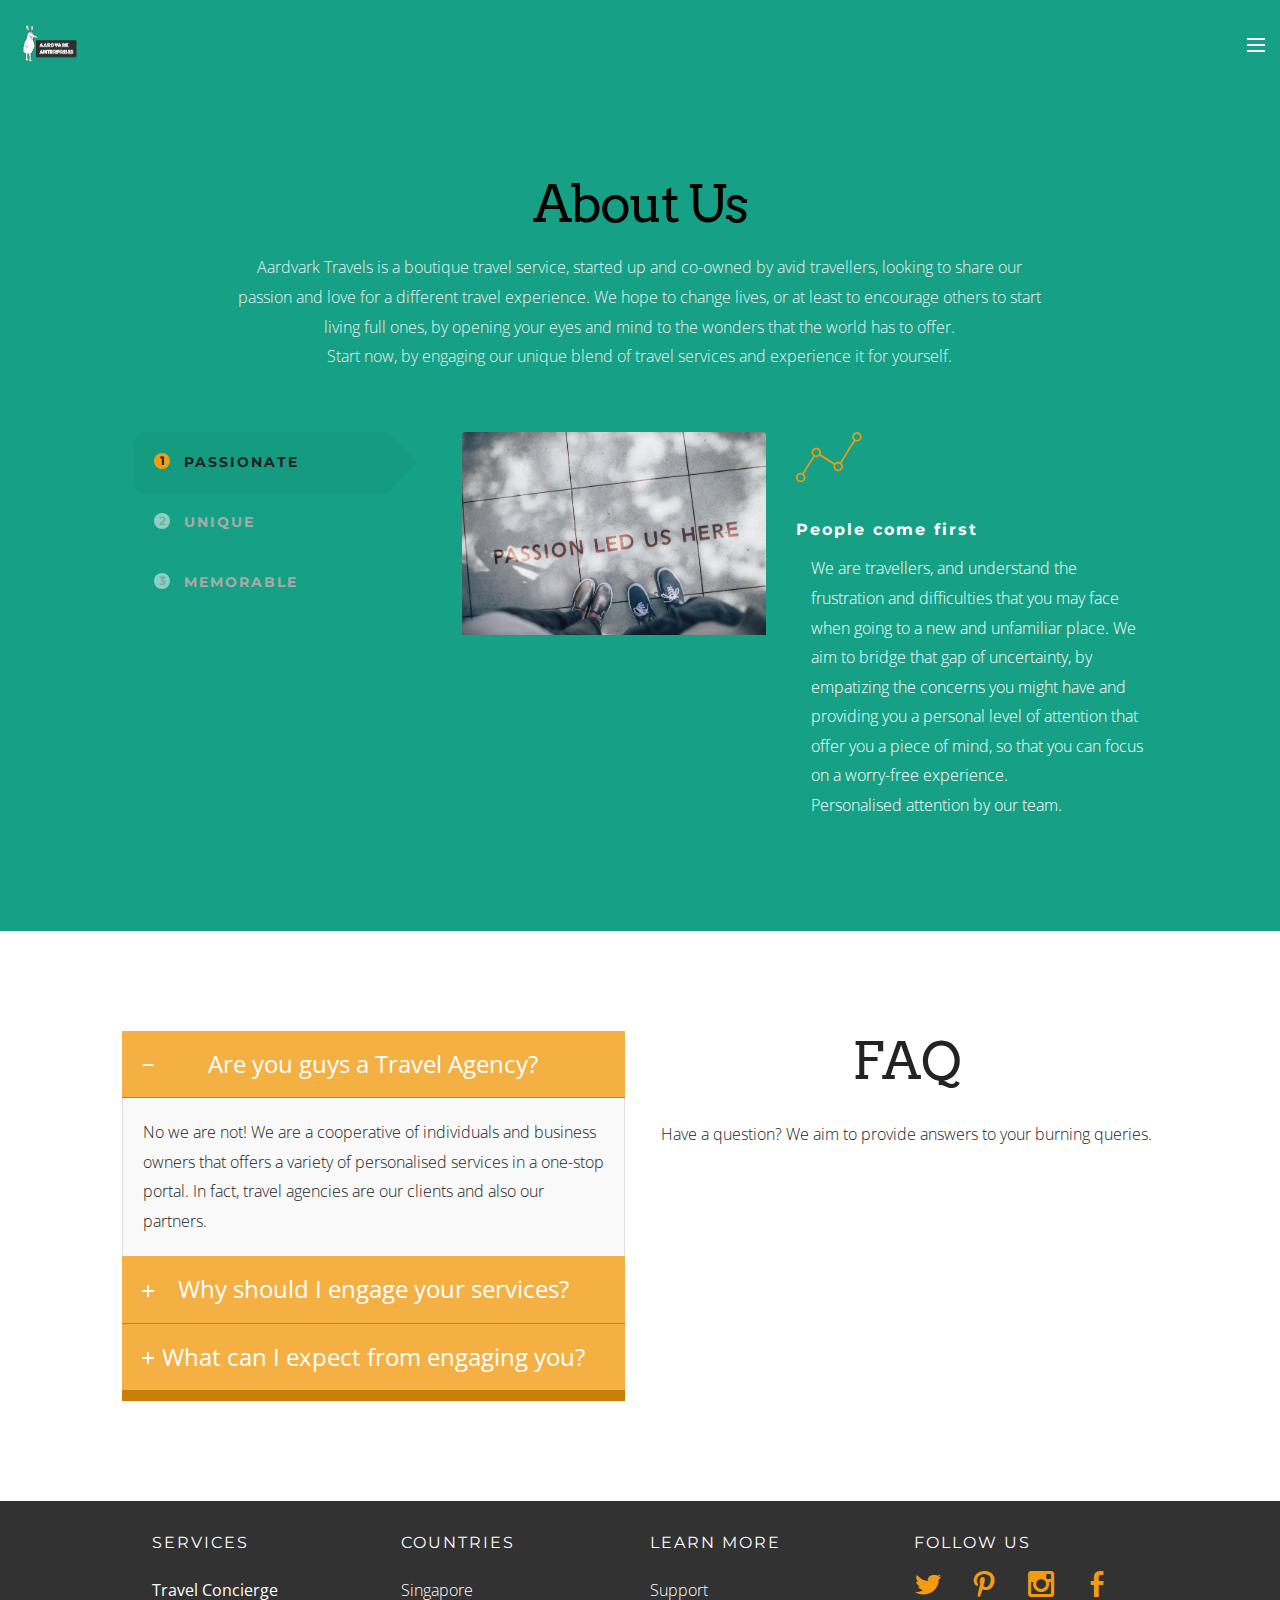
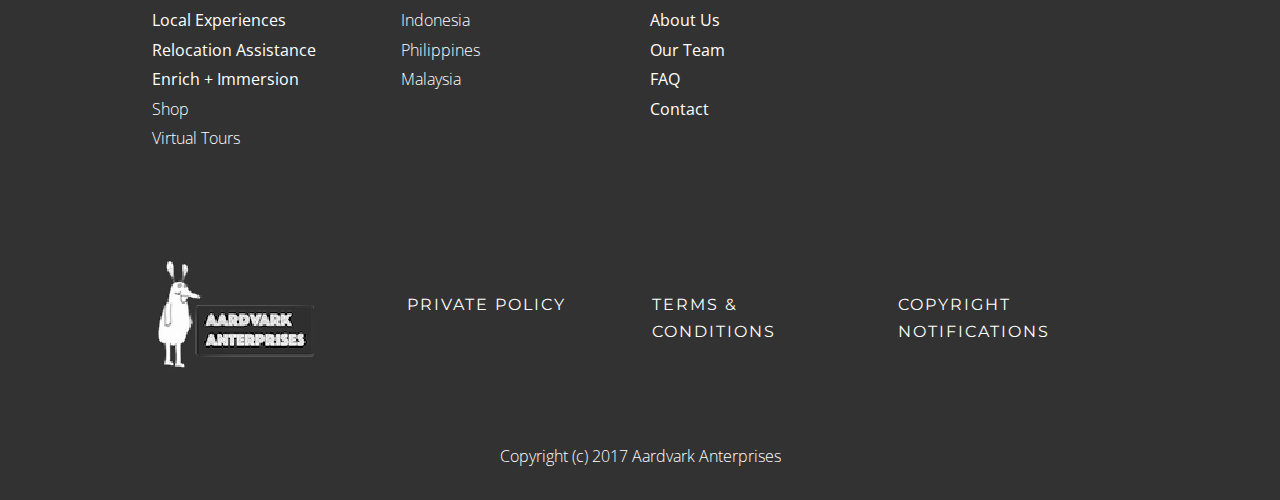
==== about.html @ b9721276 "For Editing" ====
<!DOCTYPE html>
<html>
<head>
  <!-- Site made with Mobirise Website Builder v3.12.1, https://mobirise.com -->
  <meta charset="UTF-8">
  <meta http-equiv="X-UA-Compatible" content="IE=edge">
  <meta name="generator" content="Mobirise v3.12.1, mobirise.com">
  <meta name="viewport" content="width=device-width, initial-scale=1">
  <link rel="shortcut icon" href="assets/images/aardvark-anterprises-logo-banner-320x180-181x128.png" type="image/x-icon">
  <meta name="description" content="">
  <title>About</title>
  <link rel="stylesheet" href="https://fonts.googleapis.com/css?family=Arvo:400,400i,700,700i">
  <link rel="stylesheet" href="https://fonts.googleapis.com/css?family=Montserrat:400,700">
  <link rel="stylesheet" href="https://fonts.googleapis.com/css?family=Open+Sans:400,400i,700,700i">
  <link rel="stylesheet" href="assets/et-line-font-plugin/style.css">
  <link rel="stylesheet" href="assets/bootstrap-material-design-font/css/material.css">
  <link rel="stylesheet" href="assets/web/assets/mobirise-icons/mobirise-icons.css">
  <link rel="stylesheet" href="assets/tether/tether.min.css">
  <link rel="stylesheet" href="assets/bootstrap/css/bootstrap.min.css">
  <link rel="stylesheet" href="assets/socicon/css/socicon.min.css">
  <link rel="stylesheet" href="assets/colorm-icons/style.css">
  <link rel="stylesheet" href="assets/animate.css/animate.min.css">
  <link rel="stylesheet" href="assets/dropdown/css/style.css">
  <link rel="stylesheet" href="assets/theme/css/style.css">
  <link rel="stylesheet" href="assets/mobirise/css/mbr-additional.css" type="text/css">
  
  
  
</head>
<body>
<section class="menu1" id="menu-i">

    <nav class="navbar navbar-dropdown bg-color transparent navbar-fixed-top">
        <div class="container-fluid">

            <div class="mbr-table">
                <div class="mbr-table-cell">

                    <div class="navbar-brand">
                        <a href="www.aardvarkants.com" target="_blank" class="navbar-logo"><img src="assets/images/aardvark-anterprises-logo-banner-320x180-181x128.png" alt="Mobirise"></a>
                        
                    </div>

                </div>
                <div class="mbr-table-cell">

                    <button class="navbar-toggler pull-xs-right" type="button" data-toggle="collapse" data-target="#exCollapsingNavbar">
                        <span class="hamburger-icon"></span>
                    </button>

                    <ul class="nav-dropdown collapse pull-xs-right nav navbar-nav navbar-toggleable-xl" id="exCollapsingNavbar"><li class="nav-item"><a class="nav-link link" href="index.html">HOME</a></li><li class="nav-item dropdown"><a class="nav-link link" href="about.html" aria-expanded="true">ABOUT</a></li><li class="nav-item dropdown"><a class="nav-link link dropdown-toggle" href="https://mobirise.com/" aria-expanded="false" data-toggle="dropdown-submenu">SERVICES</a><div class="dropdown-menu"><div class="dropdown"><a class="dropdown-item dropdown-toggle" href="travel-concierge" data-toggle="dropdown-submenu" aria-expanded="false"><span class="mbri-rocket mbr-iconfont mbr-iconfont-btn"></span>Travel Concierge</a><div class="dropdown-menu dropdown-submenu"><a class="dropdown-item" href="#"><p>&nbsp;&nbsp;&nbsp;&nbsp;&nbsp;&nbsp;&nbsp;&nbsp;Itinerary Planning</p></a></div></div><a class="dropdown-item" href="local-experiences.html"><span class="mbri-smile-face mbr-iconfont mbr-iconfont-btn"></span>Local Experiences</a><a class="dropdown-item" href="#"><span class="mbri-delivery mbr-iconfont mbr-iconfont-btn"></span>Relocation Assistance</a><a class="dropdown-item" href="enrich.html"><span class="mbri-idea mbr-iconfont mbr-iconfont-btn"></span>Enrich + Immersion&nbsp;</a><a class="dropdown-item" href="#"><span class="mbri-cart-add mbr-iconfont mbr-iconfont-btn"></span>Shop</a><a class="dropdown-item" href="#"><span class="mbri-globe mbr-iconfont mbr-iconfont-btn"></span>Virtual Tours</a></div></li><li class="nav-item dropdown"><a class="nav-link link dropdown-toggle" href="https://mobirise.com/" aria-expanded="false" data-toggle="dropdown-submenu">COUNTRIES</a><div class="dropdown-menu"><a class="dropdown-item" href="#" aria-expanded="false">Singapore</a><a class="dropdown-item" href="#" aria-expanded="false">Philippines</a><a class="dropdown-item" href="#" aria-expanded="false">Indonesia</a></div></li><li class="nav-item dropdown open"><a class="nav-link link dropdown-toggle" href="https://mobirise.com/" aria-expanded="true" data-toggle="dropdown-submenu">THE SOCIAL SPACES</a><div class="dropdown-menu"><a class="dropdown-item" href="potongpasir.socialspac.es" target="_blank">Potong Pasir, SG<br></a><a class="dropdown-item" href="dasma.socialspac.es" target="_blank">Dasmarinas, PH<br></a><a class="dropdown-item" href="bintaro.socialspac.es" target="_blank">Bintaro, ID</a></div></li><li class="nav-item"><a class="nav-link link" href="about.html">HELP</a></li></ul>
                    <button hidden="" class="navbar-toggler navbar-close" type="button" data-toggle="collapse" data-target="#exCollapsingNavbar">
                        <span class="close-icon"></span>
                    </button>

                </div>
            </div>

        </div>
    </nav>

</section>

<section class="mbr-section--bg-adapted mbr-section-full mbr-section--relative header9 mbr-after-navbar" id="header9-k" style="background-color: rgb(22, 160, 133);">
    
    <div class="mbr-table-cell mbr-table-cell-vertical-middle elements-content position-relative">
        <div class="container-fluid">
            <div class="row">
                <div class="col-xs-12 col-lg-8 col-lg-offset-2 text-xs-center">

                    <h1 class="mbr-section-title display-1"><br>About Us</h1>

                    <p class="mbr-section-text lead header-text">Aardvark Travels is a boutique travel service, started up and co-owned by avid travellers, looking to share our passion and love for a different travel experience. We hope to change lives, or at least to encourage others to start living full ones, by opening your eyes and mind to the wonders that the world has to offer. <br>Start now, by engaging our unique blend of travel services and experience it for yourself.</p>

                </div>
            </div>

            <div class="row">
                <div class="col-xs-12 col-sm-4 col-lg-3 col-lg-offset-1">

                    <div class="clearfix"></div>
                    
                    <ul class="nav nav-tabs" role="tablist"><li class="nav-item" style="display: block;"><a class="nav-link active" role="tab" data-toggle="tab" href="#tab1header9-k" aria-expanded="false">Passionate</a></li><li class="nav-item" style="display: block;"><a class="nav-link" role="tab" data-toggle="tab" href="#tab2header9-k" aria-expanded="true">Unique</a></li><li class="nav-item" style="display: block;"><a class="nav-link" role="tab" data-toggle="tab" href="#tab3header9-k" aria-expanded="false">Memorable</a></li><li class="nav-item" style="display: none;"><a class="nav-link" role="tab" data-toggle="tab" href="#tab4header9-k">Awesome</a></li><li class="nav-item" style="display: none;"><a class="nav-link" role="tab" data-toggle="tab" href="#tab5header9-k">Amazing</a></li><li class="nav-item" style="display: none;"><a class="nav-link" role="tab" data-toggle="tab" href="#tab6header9-k">Beautiful</a></li></ul>

                </div>

                <div class="col-xs-12 col-sm-8 col-lg-8">
                    <div class="tab-content noScroll">

                        <div id="tab1header9-k" class="tab-pane in active text-xs-center text-lg-left" role="tabpanel">

                            <div class="row">
                                <div class="col-xs-12 col-lg-5">
                                    <div class="mbr-figure"><img src="assets/images/mbr-1618x1080.jpg" class="card-img-top"></div>
                                </div>
                                <div class="col-xs-12 col-lg-6">
                                    <div>
                                        <div class="mbr-figure icon-block"><a href="https://mobirise.com" class="etl-icon icon-linegraph mbr-iconfont mbr-iconfont-header5" style="color: rgb(243, 156, 18);"></a></div>
                                    </div>
                                    <div>
                                        <p class="mbr-section-subtitle lead description-title">People come first</p>
                                        <div class="row">
                                            <div class="col-md-12">
                                                <p class="mbr-section-text lead">We are travellers, and understand the frustration and difficulties that you may face when going to a new and unfamiliar place. We aim to bridge that gap of uncertainty, by empatizing the concerns you might have and providing you a personal level of attention that offer you a piece of mind, so that you can focus on a worry-free experience.<br>Personalised attention by our team.</p>
                                            </div>
                                        </div>
                                    </div>
                                </div>
                            </div>

                        </div>

                        <div id="tab2header9-k" class="tab-pane text-xs-center text-lg-left" role="tabpanel">

                            <div class="row">
                                <div class="col-xs-12 col-lg-5">
                                    <div class="mbr-figure"><img src="assets/images/mbr-1620x1080.jpg" class="card-img-top"></div>
                                </div>
                                <div class="col-xs-12 col-lg-6">
                                    <div>
                                        <div class="mbr-figure icon-block"><a href="https://mobirise.com" class="etl-icon icon-attachment mbr-iconfont mbr-iconfont-header5" style="color: rgb(243, 156, 18);"></a></div>
                                    </div>
                                    <div>
                                        <p class="mbr-section-subtitle lead description-title">One-of-a kind Travel Experience</p>
                                        <div class="row">
                                            <div class="col-md-12">
                                                <p class="mbr-section-text lead">The explorer and adventurer in us crave for new and exciting adventures. Stick with us, we will show you places and do things together to give the experience you never know existed!<br>See our experiences.</p>
                                            </div>
                                        </div>
                                    </div>
                                </div>
                            </div>

                        </div>
                        
                        <div id="tab3header9-k" class="tab-pane text-xs-center text-lg-left" role="tabpanel">

                            <div class="row">
                                <div class="col-xs-12 col-lg-5">
                                    <div class="mbr-figure"><img src="assets/images/mbr-1440x1080.jpg" class="card-img-top"></div>
                                </div>
                                <div class="col-xs-12 col-lg-6">
                                    <div>
                                        <div class="mbr-figure icon-block"><a href="https://mobirise.com" class="etl-icon icon-paperclip mbr-iconfont mbr-iconfont-header5" style="color: rgb(243, 156, 18);"></a></div>
                                    </div>
                                    <div>
                                        <p class="mbr-section-subtitle lead description-title">Experiences that you will not forget</p>
                                        <div class="row">
                                            <div class="col-md-12">
                                                <p class="mbr-section-text lead">Choose from the large selection of pre-made trips, or let us custom design a trip specially for you. Regardless , we aim to please, and give you a memory that you will cherish and remember for a long time to come!&nbsp;<br>See Travel scrapbooks and photo-journal services</p>
                                            </div>
                                        </div>
                                    </div>
                                </div>
                            </div>

                        </div>

                        <div id="tab4header9-k" class="tab-pane text-xs-center text-lg-left" role="tabpanel">

                            <div class="row">
                                <div class="col-xs-12 col-lg-5">
                                    <div class="mbr-figure"><img src="assets/images/nb4.png" class="card-img-top"></div>
                                </div>
                                <div class="col-xs-12 col-lg-6">
                                    <div>
                                        <div class="mbr-figure icon-block"><a href="https://mobirise.com" class="etl-icon icon-upload mbr-iconfont mbr-iconfont-header5" style="color: rgb(243, 156, 18);"></a></div>
                                    </div>
                                    <div>
                                        <p class="mbr-section-subtitle lead description-title">HOST ANYWHERE</p>
                                        <div class="row">
                                            <div class="col-md-12">
                                                <p class="mbr-section-text lead">Publish your website to a local drive, FTP or host on Amazon S3, Google Drive, Github. Don't limit yourself to just one platform or service provider. Lorem ipsum dolor sit amet, consectetur adipisicing elit. Laboriosam, nisi, ea. Excepturi dolores, laborum ipsum soluta aliquid, ullam repellat ratione iste harum voluptatem? Alias id blanditiis, sequi possimus dolorem dolorum.</p>
                                            </div>
                                        </div>
                                    </div>
                                </div>
                            </div>

                        </div>

                        <div id="tab5header9-k" class="tab-pane text-xs-center text-lg-left" role="tabpanel">

                            <div class="row">
                                <div class="col-xs-12 col-lg-5">
                                    <div class="mbr-figure"><img src="assets/images/nb5.png" class="card-img-top"></div>
                                </div>
                                <div class="col-xs-12 col-lg-6">
                                    <div>
                                        <div class="mbr-figure icon-block"><a href="https://mobirise.com" class="etl-icon icon-genius mbr-iconfont mbr-iconfont-header5" style="color: rgb(243, 156, 18);"></a></div>
                                    </div>
                                    <div>
                                        <p class="mbr-section-subtitle lead description-title">IMAGE/CONTENT SLIDER</p>
                                        <div class="row">
                                            <div class="col-md-12">
                                                <p class="mbr-section-text lead">Create a responsive, touch-swipe slideshow with <a href="http://mobirise.com">Mobirise bootstrap slider</a>. Add images, text, buttons to slides, set autoplay, full-screen, full-width or boxed layout. Lorem ipsum dolor sit amet, consectetur adipisicing elit. Unde sunt, illo quo ipsa. Laboriosam voluptatem sunt nisi velit incidunt labore, sapiente pariatur ipsam fugiat doloremque asperiores eos ipsum, eveniet cum.</p>
                                            </div>
                                        </div>
                                    </div>
                                </div>
                            </div>

                        </div>

                        <div id="tab6header9-k" class="tab-pane text-xs-center text-lg-left" role="tabpanel">

                            <div class="row">
                                <div class="col-xs-12 col-lg-5">
                                    <div class="mbr-figure"><img src="assets/images/nb6.png" class="card-img-top"></div>
                                </div>
                                <div class="col-xs-12 col-lg-6">
                                    <div>
                                        <div class="mbr-figure icon-block"><a href="https://mobirise.com" class="etl-icon icon-global mbr-iconfont mbr-iconfont-header5" style="color: rgb(243, 156, 18);"></a></div>
                                    </div>
                                    <div>
                                        <p class="mbr-section-subtitle lead description-title">CONTACT FORMS</p>
                                        <div class="row">
                                            <div class="col-md-12">
                                                <p class="mbr-section-text lead">Easily add subscribe and contact forms without any server-side integration. Just link your email to form and get submissions instantly. Lorem ipsum dolor sit amet, consectetur adipisicing elit. Accusantium id perspiciatis, sint odit error animi veniam omnis cupiditate distinctio, a quidem deleniti laborum maiores optio laudantium earum vel! Sint, rerum.</p>
                                            </div>
                                        </div>
                                    </div>
                                </div>
                            </div>

                        </div>

                    </div>
                </div>

            </div>

        </div>
    </div>

</section>

<section class="mbr-section accordion" id="accordion3-10" style="background-color: rgb(255, 255, 255); padding-top: 100px; padding-bottom: 100px;">

    
        <div class="container-fluid">
            <div class="row">
                
                <div class="col-xs-12 col-lg-5 col-lg-offset-1">
                    <div id="accordion3-10" class="panel-group accordionStyles accordion" role="tablist" aria-multiselectable="true">
                      <div class="accordion-group">
                        <div class="panel panel-default" style="display: block;">
                            <div class="panel-heading" role="tab" id="headingOne">
                                <span class="signSpan pseudoMinus"></span>
                                <h4 class="panel-title display-6"><a role="button" class="" data-toggle="collapse" data-parent="#accordion3-10" data-core="" href="#collapseOneaccordion3-10" aria-expanded="true" aria-controls="collapseOne"><span class="sign"></span>Are you guys a Travel Agency?</a></h4>
                            </div>
                            <div id="collapseOneaccordion3-10" class="panel-collapse noScroll collapse in" role="tabpanel" aria-labelledby="headingOne">
                                <div class="panel-body lead"><p>No we are not! We are a cooperative of individuals and business owners that offers a variety of personalised services in a one-stop portal. In fact, travel agencies are our clients and also our partners.</p></div>
                            </div>
                        </div>
                        <div class="panel panel-default" style="display: block;">
                            <div class="panel-heading" role="tab" id="headingTwo">
                                <span class="signSpan pseudoPlus"></span>
                                <h4 class="panel-title display-6"><a role="button" class="" data-toggle="collapse" data-parent="#accordion3-10" data-core="" href="#collapseTwoaccordion3-10" aria-expanded="true" aria-controls="collapseTwo">Why should I engage your services?</a></h4>
                            </div>
                            <div id="collapseTwoaccordion3-10" class="panel-collapse noScroll collapse" role="tabpanel" aria-labelledby="headingTwo">
                                <div class="panel-body lead"><p>You can see from our referrals and past clients of what we can do for you! Of course what we offer is not for everybody. If you are interested in a whole new travel approach, and want to join the growing/trending people who travel like us, then try it! You might be hooked! If you don't enjoy it, nothing lost! Every experience is a good one!</p></div>
                            </div>
                        </div>
                        <div class="panel panel-default" style="display: block;">
                            <div class="panel-heading" role="tab" id="headingThree">
                                <span class="signSpan pseudoPlus"></span>
                                <h4 class="panel-title display-6"><a role="button" class="collapsed" data-toggle="collapse" data-parent="#accordion3-10" data-core="" href="#collapseThreeaccordion3-10" aria-expanded="false" aria-controls="collapseThree">What can I expect from engaging you?</a></h4>
                            </div>
                            <div id="collapseThreeaccordion3-10" class="panel-collapse noScroll collapse" role="tabpanel" aria-labelledby="headingThree">
                                <div class="panel-body lead"><p>Key differences from traditional travel Agencies:<br>* Customisable and extremely<strong> personalised</strong> service<br>* Unique and "<strong>out-the-box" travel</strong> Experience<br>* Our Travel specialists are focused on the <strong>best possible solutions</strong> for you&nbsp;<br></p></div>
                            </div>
                        </div>
                        
                        
                        
                      </div>    
                    </div>
                </div>

                <div class="col-xs-12 col-lg-5">                    
                    <div class="section-head text-center space30">
                        <h1 class="mbr-section-title display-4">FAQ</h1>
                        <p class="mbr-section-text lead">Have a question? We aim to provide answers to your burning queries.</p>
                        <div class="clearfix"></div>
                    </div>
                </div>
                
            </div>
        </div>
</section>

<footer class="mbr-small-footer mbr-section mbr-section-nopadding footer1" id="footer3-j" style="background-color: rgb(50, 50, 50); padding-top: 1.75rem; padding-bottom: 1.75rem;">
    
    <div class="container-fluid">
    	<div class="row">
    		<div class="col-xs-12 col-lg-10 col-lg-offset-1">
    			<div class="footer-list col-xs-12 col-lg-9">
    				<div class="col-xs-12 col-md-4 text-xs-center text-md-left">
                        <p class="mbr-section-subtitle display-3">Services</p>
                        <p class="mbr-section-text lead"><a href="travel-concierge">Travel Concierge</a></p>
                        <p class="mbr-section-text lead"><a href="local-experiences.html">Local Experiences</a></p>
                        <p class="mbr-section-text lead"><a href="relocation.html">Relocation Assistance</a></p>
                        <p class="mbr-section-text lead"><a href="enrich.html">Enrich + Immersion</a>&nbsp;</p>
                        <p class="mbr-section-text lead">Shop<br>Virtual Tours</p>
                    </div>
                    <div class="col-xs-12 col-md-4 text-xs-center text-md-left">
                        <p class="mbr-section-subtitle display-3">Countries</p>
                        <p class="mbr-section-text lead">Singapore</p>
                        <p class="mbr-section-text lead">Indonesia</p>
                        <p class="mbr-section-text lead">Philippines</p>
                        <p class="mbr-section-text lead"></p>
                        <p class="mbr-section-text lead">Malaysia</p>
                    </div>
                    <div class="col-xs-12 col-md-4 text-xs-center text-md-left">
                        <p class="mbr-section-subtitle display-3">Learn more</p>
                        <p class="mbr-section-text lead">Support</p>
                        <p class="mbr-section-text lead"><a href="about.html">About Us</a></p>
                        <p class="mbr-section-text lead"><a href="index.html#team2-5">Our Team</a></p>
                        <p class="mbr-section-text lead"><a href="about.html#accordion3-10">FAQ</a></p>
                        <p class="mbr-section-text lead"><a href="#bottom">Contact</a></p>
                    </div>
    			</div>
    			<div class="col-xs-12 col-lg-3 text-xs-center text-lg-left">
    				<p class="mbr-section-subtitle display-3">follow us</p>
    				<div class="mbr-section-btn"><a class="btn btn-icon" href="www.twitter.com"><span class="socicon socicon-twitter mbr-iconfont mbr-iconfont-btn"></span></a><a class="btn btn-icon" href="www.pinterest.com"><span class="socicon socicon-pinterest mbr-iconfont mbr-iconfont-btn"></span></a><a class="btn btn-icon" href="www.instagram.com"><span class="socicon socicon-instagram mbr-iconfont mbr-iconfont-btn"></span></a><a class="btn btn-icon" href="www.tacebook.com"><span class="socicon socicon-facebook mbr-iconfont mbr-iconfont-btn"></span></a></div>
    			</div>
    		</div>
    	</div>
        <div class="row second-line">
        <div class="col-xs-12 col-lg-10 col-lg-offset-1">
            <div class="col-xs-12 col-lg-3 text-xs-center text-lg-left table-cell-lg table-cell-middle">
                <div class="logo"><a href="index.html"><img src="assets/images/aardvarkants-banner-145x52px-199x128.png" alt="Mobirise"></a></div>
            </div>
            <div class="col-xs-12 col-lg-9 footer-list-2 table-cell-lg table-cell-middle">
                <div class="col-xs-12 col-md-4 text-xs-center text-md-left">
                    <p class="mbr-section-subtitle display-3">Private policy</p>
                </div>
                <div class="col-xs-12 col-md-4 text-xs-center text-md-left">
                    <p class="mbr-section-subtitle display-3">Terms &amp; Conditions</p>
                </div>
                <div class="col-xs-12 col-md-4 text-xs-center text-md-left">
                    <p class="mbr-section-subtitle display-3">Copyright Notifications</p>
                </div>
            </div>
        </div>
        </div>
    </div>
    <div class="container margin-top-40">
        <p class="text-xs-center mbr-section-text lead">Copyright (c) 2017 Aardvark Anterprises</p>
    </div>
</footer>


  <script src="assets/web/assets/jquery/jquery.min.js"></script>
  <script src="assets/tether/tether.min.js"></script>
  <script src="assets/bootstrap/js/bootstrap.min.js"></script>
  <script src="assets/smooth-scroll/SmoothScroll.js"></script>
  <script src="assets/viewportChecker/jquery.viewportchecker.js"></script>
  <script src="assets/dropdown/js/script.min.js"></script>
  <script src="assets/touchSwipe/jquery.touchSwipe.min.js"></script>
  <script src="assets/theme/js/script.js"></script>
  
  
  <input name="animation" type="hidden">
  </body>
</html>
---- assets/et-line-font-plugin/style.css ----
@font-face {
	font-family: 'et-line';
	src:url('fonts/et-line.eot');
	src:url('fonts/et-line.eot?#iefix') format('embedded-opentype'),
		url('fonts/et-line.woff') format('woff'),
		url('fonts/et-line.ttf') format('truetype'),
		url('fonts/et-line.svg#et-line') format('svg');
	font-weight: normal;
	font-style: normal;
}

/* Use the following CSS code if you want to use data attributes for inserting your icons */
.etl-icon, [data-icon]:before {
	font-family: 'et-line';
	content: attr(data-icon);
	speak: none;
	font-weight: normal;
	font-variant: normal;
	text-transform: none;
	line-height: 1;
	-webkit-font-smoothing: antialiased;
	-moz-osx-font-smoothing: grayscale;
	display:inline-block;
}

/* Use the following CSS code if you want to have a class per icon */
/*
Instead of a list of all class selectors,
you can use the generic selector below, but it's slower:
[class*="icon-"] {
*/
.icon-mobile, .icon-laptop, .icon-desktop, .icon-tablet, .icon-phone, .icon-document, .icon-documents, .icon-search, .icon-clipboard, .icon-newspaper, .icon-notebook, .icon-book-open, .icon-browser, .icon-calendar, .icon-presentation, .icon-picture, .icon-pictures, .icon-video, .icon-camera, .icon-printer, .icon-toolbox, .icon-briefcase, .icon-wallet, .icon-gift, .icon-bargraph, .icon-grid, .icon-expand, .icon-focus, .icon-edit, .icon-adjustments, .icon-ribbon, .icon-hourglass, .icon-lock, .icon-megaphone, .icon-shield, .icon-trophy, .icon-flag, .icon-map, .icon-puzzle, .icon-basket, .icon-envelope, .icon-streetsign, .icon-telescope, .icon-gears, .icon-key, .icon-paperclip, .icon-attachment, .icon-pricetags, .icon-lightbulb, .icon-layers, .icon-pencil, .icon-tools, .icon-tools-2, .icon-scissors, .icon-paintbrush, .icon-magnifying-glass, .icon-circle-compass, .icon-linegraph, .icon-mic, .icon-strategy, .icon-beaker, .icon-caution, .icon-recycle, .icon-anchor, .icon-profile-male, .icon-profile-female, .icon-bike, .icon-wine, .icon-hotairballoon, .icon-globe, .icon-genius, .icon-map-pin, .icon-dial, .icon-chat, .icon-heart, .icon-cloud, .icon-upload, .icon-download, .icon-target, .icon-hazardous, .icon-piechart, .icon-speedometer, .icon-global, .icon-compass, .icon-lifesaver, .icon-clock, .icon-aperture, .icon-quote, .icon-scope, .icon-alarmclock, .icon-refresh, .icon-happy, .icon-sad, .icon-facebook, .icon-twitter, .icon-googleplus, .icon-rss, .icon-tumblr, .icon-linkedin, .icon-dribbble {
	font-family: 'et-line';
	speak: none;
	font-style: normal;
	font-weight: normal;
	font-variant: normal;
	text-transform: none;
	line-height: 1;
	-webkit-font-smoothing: antialiased;
	-moz-osx-font-smoothing: grayscale;
	display:inline-block;
}
.icon-mobile:before {
	content: "\e000";
}
.icon-laptop:before {
	content: "\e001";
}
.icon-desktop:before {
	content: "\e002";
}
.icon-tablet:before {
	content: "\e003";
}
.icon-phone:before {
	content: "\e004";
}
.icon-document:before {
	content: "\e005";
}
.icon-documents:before {
	content: "\e006";
}
.icon-search:before {
	content: "\e007";
}
.icon-clipboard:before {
	content: "\e008";
}
.icon-newspaper:before {
	content: "\e009";
}
.icon-notebook:before {
	content: "\e00a";
}
.icon-book-open:before {
	content: "\e00b";
}
.icon-browser:before {
	content: "\e00c";
}
.icon-calendar:before {
	content: "\e00d";
}
.icon-presentation:before {
	content: "\e00e";
}
.icon-picture:before {
	content: "\e00f";
}
.icon-pictures:before {
	content: "\e010";
}
.icon-video:before {
	content: "\e011";
}
.icon-camera:before {
	content: "\e012";
}
.icon-printer:before {
	content: "\e013";
}
.icon-toolbox:before {
	content: "\e014";
}
.icon-briefcase:before {
	content: "\e015";
}
.icon-wallet:before {
	content: "\e016";
}
.icon-gift:before {
	content: "\e017";
}
.icon-bargraph:before {
	content: "\e018";
}
.icon-grid:before {
	content: "\e019";
}
.icon-expand:before {
	content: "\e01a";
}
.icon-focus:before {
	content: "\e01b";
}
.icon-edit:before {
	content: "\e01c";
}
.icon-adjustments:before {
	content: "\e01d";
}
.icon-ribbon:before {
	content: "\e01e";
}
.icon-hourglass:before {
	content: "\e01f";
}
.icon-lock:before {
	content: "\e020";
}
.icon-megaphone:before {
	content: "\e021";
}
.icon-shield:before {
	content: "\e022";
}
.icon-trophy:before {
	content: "\e023";
}
.icon-flag:before {
	content: "\e024";
}
.icon-map:before {
	content: "\e025";
}
.icon-puzzle:before {
	content: "\e026";
}
.icon-basket:before {
	content: "\e027";
}
.icon-envelope:before {
	content: "\e028";
}
.icon-streetsign:before {
	content: "\e029";
}
.icon-telescope:before {
	content: "\e02a";
}
.icon-gears:before {
	content: "\e02b";
}
.icon-key:before {
	content: "\e02c";
}
.icon-paperclip:before {
	content: "\e02d";
}
.icon-attachment:before {
	content: "\e02e";
}
.icon-pricetags:before {
	content: "\e02f";
}
.icon-lightbulb:before {
	content: "\e030";
}
.icon-layers:before {
	content: "\e031";
}
.icon-pencil:before {
	content: "\e032";
}
.icon-tools:before {
	content: "\e033";
}
.icon-tools-2:before {
	content: "\e034";
}
.icon-scissors:before {
	content: "\e035";
}
.icon-paintbrush:before {
	content: "\e036";
}
.icon-magnifying-glass:before {
	content: "\e037";
}
.icon-circle-compass:before {
	content: "\e038";
}
.icon-linegraph:before {
	content: "\e039";
}
.icon-mic:before {
	content: "\e03a";
}
.icon-strategy:before {
	content: "\e03b";
}
.icon-beaker:before {
	content: "\e03c";
}
.icon-caution:before {
	content: "\e03d";
}
.icon-recycle:before {
	content: "\e03e";
}
.icon-anchor:before {
	content: "\e03f";
}
.icon-profile-male:before {
	content: "\e040";
}
.icon-profile-female:before {
	content: "\e041";
}
.icon-bike:before {
	content: "\e042";
}
.icon-wine:before {
	content: "\e043";
}
.icon-hotairballoon:before {
	content: "\e044";
}
.icon-globe:before {
	content: "\e045";
}
.icon-genius:before {
	content: "\e046";
}
.icon-map-pin:before {
	content: "\e047";
}
.icon-dial:before {
	content: "\e048";
}
.icon-chat:before {
	content: "\e049";
}
.icon-heart:before {
	content: "\e04a";
}
.icon-cloud:before {
	content: "\e04b";
}
.icon-upload:before {
	content: "\e04c";
}
.icon-download:before {
	content: "\e04d";
}
.icon-target:before {
	content: "\e04e";
}
.icon-hazardous:before {
	content: "\e04f";
}
.icon-piechart:before {
	content: "\e050";
}
.icon-speedometer:before {
	content: "\e051";
}
.icon-global:before {
	content: "\e052";
}
.icon-compass:before {
	content: "\e053";
}
.icon-lifesaver:before {
	content: "\e054";
}
.icon-clock:before {
	content: "\e055";
}
.icon-aperture:before {
	content: "\e056";
}
.icon-quote:before {
	content: "\e057";
}
.icon-scope:before {
	content: "\e058";
}
.icon-alarmclock:before {
	content: "\e059";
}
.icon-refresh:before {
	content: "\e05a";
}
.icon-happy:before {
	content: "\e05b";
}
.icon-sad:before {
	content: "\e05c";
}
.icon-facebook:before {
	content: "\e05d";
}
.icon-twitter:before {
	content: "\e05e";
}
.icon-googleplus:before {
	content: "\e05f";
}
.icon-rss:before {
	content: "\e060";
}
.icon-tumblr:before {
	content: "\e061";
}
.icon-linkedin:before {
	content: "\e062";
}
.icon-dribbble:before {
	content: "\e063";
}
---- assets/bootstrap-material-design-font/css/material.css ----
@font-face {
  font-family: 'Material-Design-Icons';
  src: url('../fonts/Material-Design-Icons.eot?3ocs8m');
  src: url('../fonts/Material-Design-Icons.eot?#iefix3ocs8m') format('embedded-opentype'), url('../fonts/Material-Design-Icons.woff?3ocs8m') format('woff'), url('../fonts/Material-Design-Icons.ttf?3ocs8m') format('truetype'), url('../fonts/Material-Design-Icons.svg?3ocs8m#Material-Design-Icons') format('svg');
  font-weight: normal;
  font-style: normal;
}
[class^="mdi-"],
[class*="mdi-"] {
  speak: none;
  display: inline-block;
  font-style: normal;
  font-variant:normal;
  font-weight:normal;
  /*font-size:24px;*/
  line-height:1;
  font-family:'Material-Design-Icons' !important;
  text-rendering: auto;
  
  -webkit-font-smoothing: antialiased;
  -moz-osx-font-smoothing: grayscale;
  -webkit-transform: translate(0, 0);
      -ms-transform: translate(0, 0);
          transform: translate(0, 0);
}
[class^="mdi-"]:before,
[class*="mdi-"]:before {
  display: inline-block;
  speak: none;
  text-decoration: inherit;
}
[class^="mdi-"].pull-left,
[class*="mdi-"].pull-left {
  margin-right: .3em;
}
[class^="mdi-"].pull-right,
[class*="mdi-"].pull-right {
  margin-left: .3em;
}
[class^="mdi-"].mdi-lg:before,
[class*="mdi-"].mdi-lg:before,
[class^="mdi-"].mdi-lg:after,
[class*="mdi-"].mdi-lg:after {
  font-size: 1.33333333em;
  line-height: 0.75em;
  vertical-align: -15%;
}
[class^="mdi-"].mdi-2x:before,
[class*="mdi-"].mdi-2x:before,
[class^="mdi-"].mdi-2x:after,
[class*="mdi-"].mdi-2x:after {
  font-size: 2em;
}
[class^="mdi-"].mdi-3x:before,
[class*="mdi-"].mdi-3x:before,
[class^="mdi-"].mdi-3x:after,
[class*="mdi-"].mdi-3x:after {
  font-size: 3em;
}
[class^="mdi-"].mdi-4x:before,
[class*="mdi-"].mdi-4x:before,
[class^="mdi-"].mdi-4x:after,
[class*="mdi-"].mdi-4x:after {
  font-size: 4em;
}
[class^="mdi-"].mdi-5x:before,
[class*="mdi-"].mdi-5x:before,
[class^="mdi-"].mdi-5x:after,
[class*="mdi-"].mdi-5x:after {
  font-size: 5em;
}
[class^="mdi-device-signal-cellular-"]:after,
[class^="mdi-device-battery-"]:after,
[class^="mdi-device-battery-charging-"]:after,
[class^="mdi-device-signal-cellular-connected-no-internet-"]:after,
[class^="mdi-device-signal-wifi-"]:after,
[class^="mdi-device-signal-wifi-statusbar-not-connected"]:after,
.mdi-device-network-wifi:after {
  opacity: .3;
  position: absolute;
  left: 0;
  top: 0;
  z-index: 1;
  display: inline-block;
  speak: none;
  text-decoration: inherit;
}
[class^="mdi-device-signal-cellular-"]:after {
  content: "\e758";
}
[class^="mdi-device-battery-"]:after {
  content: "\e735";
}
[class^="mdi-device-battery-charging-"]:after {
  content: "\e733";
}
[class^="mdi-device-signal-cellular-connected-no-internet-"]:after {
  content: "\e75d";
}
[class^="mdi-device-signal-wifi-"]:after,
.mdi-device-network-wifi:after {
  content: "\e765";
}
[class^="mdi-device-signal-wifi-statusbasr-not-connected"]:after {
  content: "\e8f7";
}
.mdi-device-signal-cellular-off:after,
.mdi-device-signal-cellular-null:after,
.mdi-device-signal-cellular-no-sim:after,
.mdi-device-signal-wifi-off:after,
.mdi-device-signal-wifi-4-bar:after,
.mdi-device-signal-cellular-4-bar:after,
.mdi-device-battery-alert:after,
.mdi-device-signal-cellular-connected-no-internet-4-bar:after,
.mdi-device-battery-std:after,
.mdi-device-battery-full .mdi-device-battery-unknown:after {
  content: "";
}
.mdi-fw {
  width: 1.28571429em;
  text-align: center;
}
.mdi-ul {
  padding-left: 0;
  margin-left: 2.14285714em;
  list-style-type: none;
}
.mdi-ul > li {
  position: relative;
}
.mdi-li {
  position: absolute;
  left: -2.14285714em;
  width: 2.14285714em;
  top: 0.14285714em;
  text-align: center;
}
.mdi-li.mdi-lg {
  left: -1.85714286em;
}
.mdi-border {
  padding: .2em .25em .15em;
  border: solid 0.08em #eeeeee;
  border-radius: .1em;
}
.mdi-spin {
  -webkit-animation: mdi-spin 2s infinite linear;
  animation: mdi-spin 2s infinite linear;
  -webkit-transform-origin: 50% 50%;
  -ms-transform-origin: 50% 50%;
      transform-origin: 50% 50%;
}
.mdi-pulse {
  -webkit-animation: mdi-spin 1s steps(8) infinite;
  animation: mdi-spin 1s steps(8) infinite;
  -webkit-transform-origin: 50% 50%;
  -ms-transform-origin: 50% 50%;
      transform-origin: 50% 50%;
}
@-webkit-keyframes mdi-spin {
  0% {
    -webkit-transform: rotate(0deg);
    transform: rotate(0deg);
  }
  100% {
    -webkit-transform: rotate(359deg);
    transform: rotate(359deg);
  }
}
@keyframes mdi-spin {
  0% {
    -webkit-transform: rotate(0deg);
    transform: rotate(0deg);
  }
  100% {
    -webkit-transform: rotate(359deg);
    transform: rotate(359deg);
  }
}
.mdi-rotate-90 {
  filter: progid:DXImageTransform.Microsoft.BasicImage(rotation=1);
  -webkit-transform: rotate(90deg);
  -ms-transform: rotate(90deg);
  transform: rotate(90deg);
}
.mdi-rotate-180 {
  filter: progid:DXImageTransform.Microsoft.BasicImage(rotation=2);
  -webkit-transform: rotate(180deg);
  -ms-transform: rotate(180deg);
  transform: rotate(180deg);
}
.mdi-rotate-270 {
  filter: progid:DXImageTransform.Microsoft.BasicImage(rotation=3);
  -webkit-transform: rotate(270deg);
  -ms-transform: rotate(270deg);
  transform: rotate(270deg);
}
.mdi-flip-horizontal {
  filter: progid:DXImageTransform.Microsoft.BasicImage(rotation=0, mirror=1);
  -webkit-transform: scale(-1, 1);
  -ms-transform: scale(-1, 1);
  transform: scale(-1, 1);
}
.mdi-flip-vertical {
  filter: progid:DXImageTransform.Microsoft.BasicImage(rotation=2, mirror=1);
  -webkit-transform: scale(1, -1);
  -ms-transform: scale(1, -1);
  transform: scale(1, -1);
}
:root .mdi-rotate-90,
:root .mdi-rotate-180,
:root .mdi-rotate-270,
:root .mdi-flip-horizontal,
:root .mdi-flip-vertical {
  -webkit-filter: none;
          filter: none;
}
.mdi-stack {
  position: relative;
  display: inline-block;
  width: 2em;
  height: 2em;
  line-height: 2em;
  vertical-align: middle;
}
.mdi-stack-1x,
.mdi-stack-2x {
  position: absolute;
  left: 0;
  width: 100%;
  text-align: center;
}
.mdi-stack-1x {
  line-height: inherit;
}
.mdi-stack-2x {
  font-size: 2em;
}
.mdi-inverse {
  color: #ffffff;
}
/* Start Icons */
.mdi-action-3d-rotation:before {
  content: "\e600";
}
.mdi-action-accessibility:before {
  content: "\e601";
}
.mdi-action-account-balance-wallet:before {
  content: "\e602";
}
.mdi-action-account-balance:before {
  content: "\e603";
}
.mdi-action-account-box:before {
  content: "\e604";
}
.mdi-action-account-child:before {
  content: "\e605";
}
.mdi-action-account-circle:before {
  content: "\e606";
}
.mdi-action-add-shopping-cart:before {
  content: "\e607";
}
.mdi-action-alarm-add:before {
  content: "\e608";
}
.mdi-action-alarm-off:before {
  content: "\e609";
}
.mdi-action-alarm-on:before {
  content: "\e60a";
}
.mdi-action-alarm:before {
  content: "\e60b";
}
.mdi-action-android:before {
  content: "\e60c";
}
.mdi-action-announcement:before {
  content: "\e60d";
}
.mdi-action-aspect-ratio:before {
  content: "\e60e";
}
.mdi-action-assessment:before {
  content: "\e60f";
}
.mdi-action-assignment-ind:before {
  content: "\e610";
}
.mdi-action-assignment-late:before {
  content: "\e611";
}
.mdi-action-assignment-return:before {
  content: "\e612";
}
.mdi-action-assignment-returned:before {
  content: "\e613";
}
.mdi-action-assignment-turned-in:before {
  content: "\e614";
}
.mdi-action-assignment:before {
  content: "\e615";
}
.mdi-action-autorenew:before {
  content: "\e616";
}
.mdi-action-backup:before {
  content: "\e617";
}
.mdi-action-book:before {
  content: "\e618";
}
.mdi-action-bookmark-outline:before {
  content: "\e619";
}
.mdi-action-bookmark:before {
  content: "\e61a";
}
.mdi-action-bug-report:before {
  content: "\e61b";
}
.mdi-action-cached:before {
  content: "\e61c";
}
.mdi-action-check-circle:before {
  content: "\e61d";
}
.mdi-action-class:before {
  content: "\e61e";
}
.mdi-action-credit-card:before {
  content: "\e61f";
}
.mdi-action-dashboard:before {
  content: "\e620";
}
.mdi-action-delete:before {
  content: "\e621";
}
.mdi-action-description:before {
  content: "\e622";
}
.mdi-action-dns:before {
  content: "\e623";
}
.mdi-action-done-all:before {
  content: "\e624";
}
.mdi-action-done:before {
  content: "\e625";
}
.mdi-action-event:before {
  content: "\e626";
}
.mdi-action-exit-to-app:before {
  content: "\e627";
}
.mdi-action-explore:before {
  content: "\e628";
}
.mdi-action-extension:before {
  content: "\e629";
}
.mdi-action-face-unlock:before {
  content: "\e62a";
}
.mdi-action-favorite-outline:before {
  content: "\e62b";
}
.mdi-action-favorite:before {
  content: "\e62c";
}
.mdi-action-find-in-page:before {
  content: "\e62d";
}
.mdi-action-find-replace:before {
  content: "\e62e";
}
.mdi-action-flip-to-back:before {
  content: "\e62f";
}
.mdi-action-flip-to-front:before {
  content: "\e630";
}
.mdi-action-get-app:before {
  content: "\e631";
}
.mdi-action-grade:before {
  content: "\e632";
}
.mdi-action-group-work:before {
  content: "\e633";
}
.mdi-action-help:before {
  content: "\e634";
}
.mdi-action-highlight-remove:before {
  content: "\e635";
}
.mdi-action-history:before {
  content: "\e636";
}
.mdi-action-home:before {
  content: "\e637";
}
.mdi-action-https:before {
  content: "\e638";
}
.mdi-action-info-outline:before {
  content: "\e639";
}
.mdi-action-info:before {
  content: "\e63a";
}
.mdi-action-input:before {
  content: "\e63b";
}
.mdi-action-invert-colors:before {
  content: "\e63c";
}
.mdi-action-label-outline:before {
  content: "\e63d";
}
.mdi-action-label:before {
  content: "\e63e";
}
.mdi-action-language:before {
  content: "\e63f";
}
.mdi-action-launch:before {
  content: "\e640";
}
.mdi-action-list:before {
  content: "\e641";
}
.mdi-action-lock-open:before {
  content: "\e642";
}
.mdi-action-lock-outline:before {
  content: "\e643";
}
.mdi-action-lock:before {
  content: "\e644";
}
.mdi-action-loyalty:before {
  content: "\e645";
}
.mdi-action-markunread-mailbox:before {
  content: "\e646";
}
.mdi-action-note-add:before {
  content: "\e647";
}
.mdi-action-open-in-browser:before {
  content: "\e648";
}
.mdi-action-open-in-new:before {
  content: "\e649";
}
.mdi-action-open-with:before {
  content: "\e64a";
}
.mdi-action-pageview:before {
  content: "\e64b";
}
.mdi-action-payment:before {
  content: "\e64c";
}
.mdi-action-perm-camera-mic:before {
  content: "\e64d";
}
.mdi-action-perm-contact-cal:before {
  content: "\e64e";
}
.mdi-action-perm-data-setting:before {
  content: "\e64f";
}
.mdi-action-perm-device-info:before {
  content: "\e650";
}
.mdi-action-perm-identity:before {
  content: "\e651";
}
.mdi-action-perm-media:before {
  content: "\e652";
}
.mdi-action-perm-phone-msg:before {
  content: "\e653";
}
.mdi-action-perm-scan-wifi:before {
  content: "\e654";
}
.mdi-action-picture-in-picture:before {
  content: "\e655";
}
.mdi-action-polymer:before {
  content: "\e656";
}
.mdi-action-print:before {
  content: "\e657";
}
.mdi-action-query-builder:before {
  content: "\e658";
}
.mdi-action-question-answer:before {
  content: "\e659";
}
.mdi-action-receipt:before {
  content: "\e65a";
}
.mdi-action-redeem:before {
  content: "\e65b";
}
.mdi-action-reorder:before {
  content: "\e65c";
}
.mdi-action-report-problem:before {
  content: "\e65d";
}
.mdi-action-restore:before {
  content: "\e65e";
}
.mdi-action-room:before {
  content: "\e65f";
}
.mdi-action-schedule:before {
  content: "\e660";
}
.mdi-action-search:before {
  content: "\e661";
}
.mdi-action-settings-applications:before {
  content: "\e662";
}
.mdi-action-settings-backup-restore:before {
  content: "\e663";
}
.mdi-action-settings-bluetooth:before {
  content: "\e664";
}
.mdi-action-settings-cell:before {
  content: "\e665";
}
.mdi-action-settings-display:before {
  content: "\e666";
}
.mdi-action-settings-ethernet:before {
  content: "\e667";
}
.mdi-action-settings-input-antenna:before {
  content: "\e668";
}
.mdi-action-settings-input-component:before {
  content: "\e669";
}
.mdi-action-settings-input-composite:before {
  content: "\e66a";
}
.mdi-action-settings-input-hdmi:before {
  content: "\e66b";
}
.mdi-action-settings-input-svideo:before {
  content: "\e66c";
}
.mdi-action-settings-overscan:before {
  content: "\e66d";
}
.mdi-action-settings-phone:before {
  content: "\e66e";
}
.mdi-action-settings-power:before {
  content: "\e66f";
}
.mdi-action-settings-remote:before {
  content: "\e670";
}
.mdi-action-settings-voice:before {
  content: "\e671";
}
.mdi-action-settings:before {
  content: "\e672";
}
.mdi-action-shop-two:before {
  content: "\e673";
}
.mdi-action-shop:before {
  content: "\e674";
}
.mdi-action-shopping-basket:before {
  content: "\e675";
}
.mdi-action-shopping-cart:before {
  content: "\e676";
}
.mdi-action-speaker-notes:before {
  content: "\e677";
}
.mdi-action-spellcheck:before {
  content: "\e678";
}
.mdi-action-star-rate:before {
  content: "\e679";
}
.mdi-action-stars:before {
  content: "\e67a";
}
.mdi-action-store:before {
  content: "\e67b";
}
.mdi-action-subject:before {
  content: "\e67c";
}
.mdi-action-supervisor-account:before {
  content: "\e67d";
}
.mdi-action-swap-horiz:before {
  content: "\e67e";
}
.mdi-action-swap-vert-circle:before {
  content: "\e67f";
}
.mdi-action-swap-vert:before {
  content: "\e680";
}
.mdi-action-system-update-tv:before {
  content: "\e681";
}
.mdi-action-tab-unselected:before {
  content: "\e682";
}
.mdi-action-tab:before {
  content: "\e683";
}
.mdi-action-theaters:before {
  content: "\e684";
}
.mdi-action-thumb-down:before {
  content: "\e685";
}
.mdi-action-thumb-up:before {
  content: "\e686";
}
.mdi-action-thumbs-up-down:before {
  content: "\e687";
}
.mdi-action-toc:before {
  content: "\e688";
}
.mdi-action-today:before {
  content: "\e689";
}
.mdi-action-track-changes:before {
  content: "\e68a";
}
.mdi-action-translate:before {
  content: "\e68b";
}
.mdi-action-trending-down:before {
  content: "\e68c";
}
.mdi-action-trending-neutral:before {
  content: "\e68d";
}
.mdi-action-trending-up:before {
  content: "\e68e";
}
.mdi-action-turned-in-not:before {
  content: "\e68f";
}
.mdi-action-turned-in:before {
  content: "\e690";
}
.mdi-action-verified-user:before {
  content: "\e691";
}
.mdi-action-view-agenda:before {
  content: "\e692";
}
.mdi-action-view-array:before {
  content: "\e693";
}
.mdi-action-view-carousel:before {
  content: "\e694";
}
.mdi-action-view-column:before {
  content: "\e695";
}
.mdi-action-view-day:before {
  content: "\e696";
}
.mdi-action-view-headline:before {
  content: "\e697";
}
.mdi-action-view-list:before {
  content: "\e698";
}
.mdi-action-view-module:before {
  content: "\e699";
}
.mdi-action-view-quilt:before {
  content: "\e69a";
}
.mdi-action-view-stream:before {
  content: "\e69b";
}
.mdi-action-view-week:before {
  content: "\e69c";
}
.mdi-action-visibility-off:before {
  content: "\e69d";
}
.mdi-action-visibility:before {
  content: "\e69e";
}
.mdi-action-wallet-giftcard:before {
  content: "\e69f";
}
.mdi-action-wallet-membership:before {
  content: "\e6a0";
}
.mdi-action-wallet-travel:before {
  content: "\e6a1";
}
.mdi-action-work:before {
  content: "\e6a2";
}
.mdi-alert-error:before {
  content: "\e6a3";
}
.mdi-alert-warning:before {
  content: "\e6a4";
}
.mdi-av-album:before {
  content: "\e6a5";
}
.mdi-av-closed-caption:before {
  content: "\e6a6";
}
.mdi-av-equalizer:before {
  content: "\e6a7";
}
.mdi-av-explicit:before {
  content: "\e6a8";
}
.mdi-av-fast-forward:before {
  content: "\e6a9";
}
.mdi-av-fast-rewind:before {
  content: "\e6aa";
}
.mdi-av-games:before {
  content: "\e6ab";
}
.mdi-av-hearing:before {
  content: "\e6ac";
}
.mdi-av-high-quality:before {
  content: "\e6ad";
}
.mdi-av-loop:before {
  content: "\e6ae";
}
.mdi-av-mic-none:before {
  content: "\e6af";
}
.mdi-av-mic-off:before {
  content: "\e6b0";
}
.mdi-av-mic:before {
  content: "\e6b1";
}
.mdi-av-movie:before {
  content: "\e6b2";
}
.mdi-av-my-library-add:before {
  content: "\e6b3";
}
.mdi-av-my-library-books:before {
  content: "\e6b4";
}
.mdi-av-my-library-music:before {
  content: "\e6b5";
}
.mdi-av-new-releases:before {
  content: "\e6b6";
}
.mdi-av-not-interested:before {
  content: "\e6b7";
}
.mdi-av-pause-circle-fill:before {
  content: "\e6b8";
}
.mdi-av-pause-circle-outline:before {
  content: "\e6b9";
}
.mdi-av-pause:before {
  content: "\e6ba";
}
.mdi-av-play-arrow:before {
  content: "\e6bb";
}
.mdi-av-play-circle-fill:before {
  content: "\e6bc";
}
.mdi-av-play-circle-outline:before {
  content: "\e6bd";
}
.mdi-av-play-shopping-bag:before {
  content: "\e6be";
}
.mdi-av-playlist-add:before {
  content: "\e6bf";
}
.mdi-av-queue-music:before {
  content: "\e6c0";
}
.mdi-av-queue:before {
  content: "\e6c1";
}
.mdi-av-radio:before {
  content: "\e6c2";
}
.mdi-av-recent-actors:before {
  content: "\e6c3";
}
.mdi-av-repeat-one:before {
  content: "\e6c4";
}
.mdi-av-repeat:before {
  content: "\e6c5";
}
.mdi-av-replay:before {
  content: "\e6c6";
}
.mdi-av-shuffle:before {
  content: "\e6c7";
}
.mdi-av-skip-next:before {
  content: "\e6c8";
}
.mdi-av-skip-previous:before {
  content: "\e6c9";
}
.mdi-av-snooze:before {
  content: "\e6ca";
}
.mdi-av-stop:before {
  content: "\e6cb";
}
.mdi-av-subtitles:before {
  content: "\e6cc";
}
.mdi-av-surround-sound:before {
  content: "\e6cd";
}
.mdi-av-timer:before {
  content: "\e6ce";
}
.mdi-av-video-collection:before {
  content: "\e6cf";
}
.mdi-av-videocam-off:before {
  content: "\e6d0";
}
.mdi-av-videocam:before {
  content: "\e6d1";
}
.mdi-av-volume-down:before {
  content: "\e6d2";
}
.mdi-av-volume-mute:before {
  content: "\e6d3";
}
.mdi-av-volume-off:before {
  content: "\e6d4";
}
.mdi-av-volume-up:before {
  content: "\e6d5";
}
.mdi-av-web:before {
  content: "\e6d6";
}
.mdi-communication-business:before {
  content: "\e6d7";
}
.mdi-communication-call-end:before {
  content: "\e6d8";
}
.mdi-communication-call-made:before {
  content: "\e6d9";
}
.mdi-communication-call-merge:before {
  content: "\e6da";
}
.mdi-communication-call-missed:before {
  content: "\e6db";
}
.mdi-communication-call-received:before {
  content: "\e6dc";
}
.mdi-communication-call-split:before {
  content: "\e6dd";
}
.mdi-communication-call:before {
  content: "\e6de";
}
.mdi-communication-chat:before {
  content: "\e6df";
}
.mdi-communication-clear-all:before {
  content: "\e6e0";
}
.mdi-communication-comment:before {
  content: "\e6e1";
}
.mdi-communication-contacts:before {
  content: "\e6e2";
}
.mdi-communication-dialer-sip:before {
  content: "\e6e3";
}
.mdi-communication-dialpad:before {
  content: "\e6e4";
}
.mdi-communication-dnd-on:before {
  content: "\e6e5";
}
.mdi-communication-email:before {
  content: "\e6e6";
}
.mdi-communication-forum:before {
  content: "\e6e7";
}
.mdi-communication-import-export:before {
  content: "\e6e8";
}
.mdi-communication-invert-colors-off:before {
  content: "\e6e9";
}
.mdi-communication-invert-colors-on:before {
  content: "\e6ea";
}
.mdi-communication-live-help:before {
  content: "\e6eb";
}
.mdi-communication-location-off:before {
  content: "\e6ec";
}
.mdi-communication-location-on:before {
  content: "\e6ed";
}
.mdi-communication-message:before {
  content: "\e6ee";
}
.mdi-communication-messenger:before {
  content: "\e6ef";
}
.mdi-communication-no-sim:before {
  content: "\e6f0";
}
.mdi-communication-phone:before {
  content: "\e6f1";
}
.mdi-communication-portable-wifi-off:before {
  content: "\e6f2";
}
.mdi-communication-quick-contacts-dialer:before {
  content: "\e6f3";
}
.mdi-communication-quick-contacts-mail:before {
  content: "\e6f4";
}
.mdi-communication-ring-volume:before {
  content: "\e6f5";
}
.mdi-communication-stay-current-landscape:before {
  content: "\e6f6";
}
.mdi-communication-stay-current-portrait:before {
  content: "\e6f7";
}
.mdi-communication-stay-primary-landscape:before {
  content: "\e6f8";
}
.mdi-communication-stay-primary-portrait:before {
  content: "\e6f9";
}
.mdi-communication-swap-calls:before {
  content: "\e6fa";
}
.mdi-communication-textsms:before {
  content: "\e6fb";
}
.mdi-communication-voicemail:before {
  content: "\e6fc";
}
.mdi-communication-vpn-key:before {
  content: "\e6fd";
}
.mdi-content-add-box:before {
  content: "\e6fe";
}
.mdi-content-add-circle-outline:before {
  content: "\e6ff";
}
.mdi-content-add-circle:before {
  content: "\e700";
}
.mdi-content-add:before {
  content: "\e701";
}
.mdi-content-archive:before {
  content: "\e702";
}
.mdi-content-backspace:before {
  content: "\e703";
}
.mdi-content-block:before {
  content: "\e704";
}
.mdi-content-clear:before {
  content: "\e705";
}
.mdi-content-content-copy:before {
  content: "\e706";
}
.mdi-content-content-cut:before {
  content: "\e707";
}
.mdi-content-content-paste:before {
  content: "\e708";
}
.mdi-content-create:before {
  content: "\e709";
}
.mdi-content-drafts:before {
  content: "\e70a";
}
.mdi-content-filter-list:before {
  content: "\e70b";
}
.mdi-content-flag:before {
  content: "\e70c";
}
.mdi-content-forward:before {
  content: "\e70d";
}
.mdi-content-gesture:before {
  content: "\e70e";
}
.mdi-content-inbox:before {
  content: "\e70f";
}
.mdi-content-link:before {
  content: "\e710";
}
.mdi-content-mail:before {
  content: "\e711";
}
.mdi-content-markunread:before {
  content: "\e712";
}
.mdi-content-redo:before {
  content: "\e713";
}
.mdi-content-remove-circle-outline:before {
  content: "\e714";
}
.mdi-content-remove-circle:before {
  content: "\e715";
}
.mdi-content-remove:before {
  content: "\e716";
}
.mdi-content-reply-all:before {
  content: "\e717";
}
.mdi-content-reply:before {
  content: "\e718";
}
.mdi-content-report:before {
  content: "\e719";
}
.mdi-content-save:before {
  content: "\e71a";
}
.mdi-content-select-all:before {
  content: "\e71b";
}
.mdi-content-send:before {
  content: "\e71c";
}
.mdi-content-sort:before {
  content: "\e71d";
}
.mdi-content-text-format:before {
  content: "\e71e";
}
.mdi-content-undo:before {
  content: "\e71f";
}
.mdi-editor-attach-file:before {
  content: "\e776";
}
.mdi-editor-attach-money:before {
  content: "\e777";
}
.mdi-editor-border-all:before {
  content: "\e778";
}
.mdi-editor-border-bottom:before {
  content: "\e779";
}
.mdi-editor-border-clear:before {
  content: "\e77a";
}
.mdi-editor-border-color:before {
  content: "\e77b";
}
.mdi-editor-border-horizontal:before {
  content: "\e77c";
}
.mdi-editor-border-inner:before {
  content: "\e77d";
}
.mdi-editor-border-left:before {
  content: "\e77e";
}
.mdi-editor-border-outer:before {
  content: "\e77f";
}
.mdi-editor-border-right:before {
  content: "\e780";
}
.mdi-editor-border-style:before {
  content: "\e781";
}
.mdi-editor-border-top:before {
  content: "\e782";
}
.mdi-editor-border-vertical:before {
  content: "\e783";
}
.mdi-editor-format-align-center:before {
  content: "\e784";
}
.mdi-editor-format-align-justify:before {
  content: "\e785";
}
.mdi-editor-format-align-left:before {
  content: "\e786";
}
.mdi-editor-format-align-right:before {
  content: "\e787";
}
.mdi-editor-format-bold:before {
  content: "\e788";
}
.mdi-editor-format-clear:before {
  content: "\e789";
}
.mdi-editor-format-color-fill:before {
  content: "\e78a";
}
.mdi-editor-format-color-reset:before {
  content: "\e78b";
}
.mdi-editor-format-color-text:before {
  content: "\e78c";
}
.mdi-editor-format-indent-decrease:before {
  content: "\e78d";
}
.mdi-editor-format-indent-increase:before {
  content: "\e78e";
}
.mdi-editor-format-italic:before {
  content: "\e78f";
}
.mdi-editor-format-line-spacing:before {
  content: "\e790";
}
.mdi-editor-format-list-bulleted:before {
  content: "\e791";
}
.mdi-editor-format-list-numbered:before {
  content: "\e792";
}
.mdi-editor-format-paint:before {
  content: "\e793";
}
.mdi-editor-format-quote:before {
  content: "\e794";
}
.mdi-editor-format-size:before {
  content: "\e795";
}
.mdi-editor-format-strikethrough:before {
  content: "\e796";
}
.mdi-editor-format-textdirection-l-to-r:before {
  content: "\e797";
}
.mdi-editor-format-textdirection-r-to-l:before {
  content: "\e798";
}
.mdi-editor-format-underline:before {
  content: "\e799";
}
.mdi-editor-functions:before {
  content: "\e79a";
}
.mdi-editor-insert-chart:before {
  content: "\e79b";
}
.mdi-editor-insert-comment:before {
  content: "\e79c";
}
.mdi-editor-insert-drive-file:before {
  content: "\e79d";
}
.mdi-editor-insert-emoticon:before {
  content: "\e79e";
}
.mdi-editor-insert-invitation:before {
  content: "\e79f";
}
.mdi-editor-insert-link:before {
  content: "\e7a0";
}
.mdi-editor-insert-photo:before {
  content: "\e7a1";
}
.mdi-editor-merge-type:before {
  content: "\e7a2";
}
.mdi-editor-mode-comment:before {
  content: "\e7a3";
}
.mdi-editor-mode-edit:before {
  content: "\e7a4";
}
.mdi-editor-publish:before {
  content: "\e7a5";
}
.mdi-editor-vertical-align-bottom:before {
  content: "\e7a6";
}
.mdi-editor-vertical-align-center:before {
  content: "\e7a7";
}
.mdi-editor-vertical-align-top:before {
  content: "\e7a8";
}
.mdi-editor-wrap-text:before {
  content: "\e7a9";
}
.mdi-file-attachment:before {
  content: "\e7aa";
}
.mdi-file-cloud-circle:before {
  content: "\e7ab";
}
.mdi-file-cloud-done:before {
  content: "\e7ac";
}
.mdi-file-cloud-download:before {
  content: "\e7ad";
}
.mdi-file-cloud-off:before {
  content: "\e7ae";
}
.mdi-file-cloud-queue:before {
  content: "\e7af";
}
.mdi-file-cloud-upload:before {
  content: "\e7b0";
}
.mdi-file-cloud:before {
  content: "\e7b1";
}
.mdi-file-file-download:before {
  content: "\e7b2";
}
.mdi-file-file-upload:before {
  content: "\e7b3";
}
.mdi-file-folder-open:before {
  content: "\e7b4";
}
.mdi-file-folder-shared:before {
  content: "\e7b5";
}
.mdi-file-folder:before {
  content: "\e7b6";
}
.mdi-device-access-alarm:before {
  content: "\e720";
}
.mdi-device-access-alarms:before {
  content: "\e721";
}
.mdi-device-access-time:before {
  content: "\e722";
}
.mdi-device-add-alarm:before {
  content: "\e723";
}
.mdi-device-airplanemode-off:before {
  content: "\e724";
}
.mdi-device-airplanemode-on:before {
  content: "\e725";
}
.mdi-device-battery-20:before {
  content: "\e726";
}
.mdi-device-battery-30:before {
  content: "\e727";
}
.mdi-device-battery-50:before {
  content: "\e728";
}
.mdi-device-battery-60:before {
  content: "\e729";
}
.mdi-device-battery-80:before {
  content: "\e72a";
}
.mdi-device-battery-90:before {
  content: "\e72b";
}
.mdi-device-battery-alert:before {
  content: "\e72c";
}
.mdi-device-battery-charging-20:before {
  content: "\e72d";
}
.mdi-device-battery-charging-30:before {
  content: "\e72e";
}
.mdi-device-battery-charging-50:before {
  content: "\e72f";
}
.mdi-device-battery-charging-60:before {
  content: "\e730";
}
.mdi-device-battery-charging-80:before {
  content: "\e731";
}
.mdi-device-battery-charging-90:before {
  content: "\e732";
}
.mdi-device-battery-charging-full:before {
  content: "\e733";
}
.mdi-device-battery-full:before {
  content: "\e734";
}
.mdi-device-battery-std:before {
  content: "\e735";
}
.mdi-device-battery-unknown:before {
  content: "\e736";
}
.mdi-device-bluetooth-connected:before {
  content: "\e737";
}
.mdi-device-bluetooth-disabled:before {
  content: "\e738";
}
.mdi-device-bluetooth-searching:before {
  content: "\e739";
}
.mdi-device-bluetooth:before {
  content: "\e73a";
}
.mdi-device-brightness-auto:before {
  content: "\e73b";
}
.mdi-device-brightness-high:before {
  content: "\e73c";
}
.mdi-device-brightness-low:before {
  content: "\e73d";
}
.mdi-device-brightness-medium:before {
  content: "\e73e";
}
.mdi-device-data-usage:before {
  content: "\e73f";
}
.mdi-device-developer-mode:before {
  content: "\e740";
}
.mdi-device-devices:before {
  content: "\e741";
}
.mdi-device-dvr:before {
  content: "\e742";
}
.mdi-device-gps-fixed:before {
  content: "\e743";
}
.mdi-device-gps-not-fixed:before {
  content: "\e744";
}
.mdi-device-gps-off:before {
  content: "\e745";
}
.mdi-device-location-disabled:before {
  content: "\e746";
}
.mdi-device-location-searching:before {
  content: "\e747";
}
.mdi-device-multitrack-audio:before {
  content: "\e748";
}
.mdi-device-network-cell:before {
  content: "\e749";
}
.mdi-device-network-wifi:before {
  content: "\e74a";
}
.mdi-device-nfc:before {
  content: "\e74b";
}
.mdi-device-now-wallpaper:before {
  content: "\e74c";
}
.mdi-device-now-widgets:before {
  content: "\e74d";
}
.mdi-device-screen-lock-landscape:before {
  content: "\e74e";
}
.mdi-device-screen-lock-portrait:before {
  content: "\e74f";
}
.mdi-device-screen-lock-rotation:before {
  content: "\e750";
}
.mdi-device-screen-rotation:before {
  content: "\e751";
}
.mdi-device-sd-storage:before {
  content: "\e752";
}
.mdi-device-settings-system-daydream:before {
  content: "\e753";
}
.mdi-device-signal-cellular-0-bar:before {
  content: "\e754";
}
.mdi-device-signal-cellular-1-bar:before {
  content: "\e755";
}
.mdi-device-signal-cellular-2-bar:before {
  content: "\e756";
}
.mdi-device-signal-cellular-3-bar:before {
  content: "\e757";
}
.mdi-device-signal-cellular-4-bar:before {
  content: "\e758";
}
.mdi-signal-wifi-statusbar-connected-no-internet-after:before {
  content: "\e8f6";
}
.mdi-device-signal-cellular-connected-no-internet-0-bar:before {
  content: "\e759";
}
.mdi-device-signal-cellular-connected-no-internet-1-bar:before {
  content: "\e75a";
}
.mdi-device-signal-cellular-connected-no-internet-2-bar:before {
  content: "\e75b";
}
.mdi-device-signal-cellular-connected-no-internet-3-bar:before {
  content: "\e75c";
}
.mdi-device-signal-cellular-connected-no-internet-4-bar:before {
  content: "\e75d";
}
.mdi-device-signal-cellular-no-sim:before {
  content: "\e75e";
}
.mdi-device-signal-cellular-null:before {
  content: "\e75f";
}
.mdi-device-signal-cellular-off:before {
  content: "\e760";
}
.mdi-device-signal-wifi-0-bar:before {
  content: "\e761";
}
.mdi-device-signal-wifi-1-bar:before {
  content: "\e762";
}
.mdi-device-signal-wifi-2-bar:before {
  content: "\e763";
}
.mdi-device-signal-wifi-3-bar:before {
  content: "\e764";
}
.mdi-device-signal-wifi-4-bar:before {
  content: "\e765";
}
.mdi-device-signal-wifi-off:before {
  content: "\e766";
}
.mdi-device-signal-wifi-statusbar-1-bar:before {
  content: "\e767";
}
.mdi-device-signal-wifi-statusbar-2-bar:before {
  content: "\e768";
}
.mdi-device-signal-wifi-statusbar-3-bar:before {
  content: "\e769";
}
.mdi-device-signal-wifi-statusbar-4-bar:before {
  content: "\e76a";
}
.mdi-device-signal-wifi-statusbar-connected-no-internet-:before {
  content: "\e76b";
}
.mdi-device-signal-wifi-statusbar-connected-no-internet:before {
  content: "\e76f";
}
.mdi-device-signal-wifi-statusbar-connected-no-internet-2:before {
  content: "\e76c";
}
.mdi-device-signal-wifi-statusbar-connected-no-internet-3:before {
  content: "\e76d";
}
.mdi-device-signal-wifi-statusbar-connected-no-internet-4:before {
  content: "\e76e";
}
.mdi-signal-wifi-statusbar-not-connected-after:before {
  content: "\e8f7";
}
.mdi-device-signal-wifi-statusbar-not-connected:before {
  content: "\e770";
}
.mdi-device-signal-wifi-statusbar-null:before {
  content: "\e771";
}
.mdi-device-storage:before {
  content: "\e772";
}
.mdi-device-usb:before {
  content: "\e773";
}
.mdi-device-wifi-lock:before {
  content: "\e774";
}
.mdi-device-wifi-tethering:before {
  content: "\e775";
}
.mdi-hardware-cast-connected:before {
  content: "\e7b7";
}
.mdi-hardware-cast:before {
  content: "\e7b8";
}
.mdi-hardware-computer:before {
  content: "\e7b9";
}
.mdi-hardware-desktop-mac:before {
  content: "\e7ba";
}
.mdi-hardware-desktop-windows:before {
  content: "\e7bb";
}
.mdi-hardware-dock:before {
  content: "\e7bc";
}
.mdi-hardware-gamepad:before {
  content: "\e7bd";
}
.mdi-hardware-headset-mic:before {
  content: "\e7be";
}
.mdi-hardware-headset:before {
  content: "\e7bf";
}
.mdi-hardware-keyboard-alt:before {
  content: "\e7c0";
}
.mdi-hardware-keyboard-arrow-down:before {
  content: "\e7c1";
}
.mdi-hardware-keyboard-arrow-left:before {
  content: "\e7c2";
}
.mdi-hardware-keyboard-arrow-right:before {
  content: "\e7c3";
}
.mdi-hardware-keyboard-arrow-up:before {
  content: "\e7c4";
}
.mdi-hardware-keyboard-backspace:before {
  content: "\e7c5";
}
.mdi-hardware-keyboard-capslock:before {
  content: "\e7c6";
}
.mdi-hardware-keyboard-control:before {
  content: "\e7c7";
}
.mdi-hardware-keyboard-hide:before {
  content: "\e7c8";
}
.mdi-hardware-keyboard-return:before {
  content: "\e7c9";
}
.mdi-hardware-keyboard-tab:before {
  content: "\e7ca";
}
.mdi-hardware-keyboard-voice:before {
  content: "\e7cb";
}
.mdi-hardware-keyboard:before {
  content: "\e7cc";
}
.mdi-hardware-laptop-chromebook:before {
  content: "\e7cd";
}
.mdi-hardware-laptop-mac:before {
  content: "\e7ce";
}
.mdi-hardware-laptop-windows:before {
  content: "\e7cf";
}
.mdi-hardware-laptop:before {
  content: "\e7d0";
}
.mdi-hardware-memory:before {
  content: "\e7d1";
}
.mdi-hardware-mouse:before {
  content: "\e7d2";
}
.mdi-hardware-phone-android:before {
  content: "\e7d3";
}
.mdi-hardware-phone-iphone:before {
  content: "\e7d4";
}
.mdi-hardware-phonelink-off:before {
  content: "\e7d5";
}
.mdi-hardware-phonelink:before {
  content: "\e7d6";
}
.mdi-hardware-security:before {
  content: "\e7d7";
}
.mdi-hardware-sim-card:before {
  content: "\e7d8";
}
.mdi-hardware-smartphone:before {
  content: "\e7d9";
}
.mdi-hardware-speaker:before {
  content: "\e7da";
}
.mdi-hardware-tablet-android:before {
  content: "\e7db";
}
.mdi-hardware-tablet-mac:before {
  content: "\e7dc";
}
.mdi-hardware-tablet:before {
  content: "\e7dd";
}
.mdi-hardware-tv:before {
  content: "\e7de";
}
.mdi-hardware-watch:before {
  content: "\e7df";
}
.mdi-image-add-to-photos:before {
  content: "\e7e0";
}
.mdi-image-adjust:before {
  content: "\e7e1";
}
.mdi-image-assistant-photo:before {
  content: "\e7e2";
}
.mdi-image-audiotrack:before {
  content: "\e7e3";
}
.mdi-image-blur-circular:before {
  content: "\e7e4";
}
.mdi-image-blur-linear:before {
  content: "\e7e5";
}
.mdi-image-blur-off:before {
  content: "\e7e6";
}
.mdi-image-blur-on:before {
  content: "\e7e7";
}
.mdi-image-brightness-1:before {
  content: "\e7e8";
}
.mdi-image-brightness-2:before {
  content: "\e7e9";
}
.mdi-image-brightness-3:before {
  content: "\e7ea";
}
.mdi-image-brightness-4:before {
  content: "\e7eb";
}
.mdi-image-brightness-5:before {
  content: "\e7ec";
}
.mdi-image-brightness-6:before {
  content: "\e7ed";
}
.mdi-image-brightness-7:before {
  content: "\e7ee";
}
.mdi-image-brush:before {
  content: "\e7ef";
}
.mdi-image-camera-alt:before {
  content: "\e7f0";
}
.mdi-image-camera-front:before {
  content: "\e7f1";
}
.mdi-image-camera-rear:before {
  content: "\e7f2";
}
.mdi-image-camera-roll:before {
  content: "\e7f3";
}
.mdi-image-camera:before {
  content: "\e7f4";
}
.mdi-image-center-focus-strong:before {
  content: "\e7f5";
}
.mdi-image-center-focus-weak:before {
  content: "\e7f6";
}
.mdi-image-collections:before {
  content: "\e7f7";
}
.mdi-image-color-lens:before {
  content: "\e7f8";
}
.mdi-image-colorize:before {
  content: "\e7f9";
}
.mdi-image-compare:before {
  content: "\e7fa";
}
.mdi-image-control-point-duplicate:before {
  content: "\e7fb";
}
.mdi-image-control-point:before {
  content: "\e7fc";
}
.mdi-image-crop-3-2:before {
  content: "\e7fd";
}
.mdi-image-crop-5-4:before {
  content: "\e7fe";
}
.mdi-image-crop-7-5:before {
  content: "\e7ff";
}
.mdi-image-crop-16-9:before {
  content: "\e800";
}
.mdi-image-crop-din:before {
  content: "\e801";
}
.mdi-image-crop-free:before {
  content: "\e802";
}
.mdi-image-crop-landscape:before {
  content: "\e803";
}
.mdi-image-crop-original:before {
  content: "\e804";
}
.mdi-image-crop-portrait:before {
  content: "\e805";
}
.mdi-image-crop-square:before {
  content: "\e806";
}
.mdi-image-crop:before {
  content: "\e807";
}
.mdi-image-dehaze:before {
  content: "\e808";
}
.mdi-image-details:before {
  content: "\e809";
}
.mdi-image-edit:before {
  content: "\e80a";
}
.mdi-image-exposure-minus-1:before {
  content: "\e80b";
}
.mdi-image-exposure-minus-2:before {
  content: "\e80c";
}
.mdi-image-exposure-plus-1:before {
  content: "\e80d";
}
.mdi-image-exposure-plus-2:before {
  content: "\e80e";
}
.mdi-image-exposure-zero:before {
  content: "\e80f";
}
.mdi-image-exposure:before {
  content: "\e810";
}
.mdi-image-filter-1:before {
  content: "\e811";
}
.mdi-image-filter-2:before {
  content: "\e812";
}
.mdi-image-filter-3:before {
  content: "\e813";
}
.mdi-image-filter-4:before {
  content: "\e814";
}
.mdi-image-filter-5:before {
  content: "\e815";
}
.mdi-image-filter-6:before {
  content: "\e816";
}
.mdi-image-filter-7:before {
  content: "\e817";
}
.mdi-image-filter-8:before {
  content: "\e818";
}
.mdi-image-filter-9-plus:before {
  content: "\e819";
}
.mdi-image-filter-9:before {
  content: "\e81a";
}
.mdi-image-filter-b-and-w:before {
  content: "\e81b";
}
.mdi-image-filter-center-focus:before {
  content: "\e81c";
}
.mdi-image-filter-drama:before {
  content: "\e81d";
}
.mdi-image-filter-frames:before {
  content: "\e81e";
}
.mdi-image-filter-hdr:before {
  content: "\e81f";
}
.mdi-image-filter-none:before {
  content: "\e820";
}
.mdi-image-filter-tilt-shift:before {
  content: "\e821";
}
.mdi-image-filter-vintage:before {
  content: "\e822";
}
.mdi-image-filter:before {
  content: "\e823";
}
.mdi-image-flare:before {
  content: "\e824";
}
.mdi-image-flash-auto:before {
  content: "\e825";
}
.mdi-image-flash-off:before {
  content: "\e826";
}
.mdi-image-flash-on:before {
  content: "\e827";
}
.mdi-image-flip:before {
  content: "\e828";
}
.mdi-image-gradient:before {
  content: "\e829";
}
.mdi-image-grain:before {
  content: "\e82a";
}
.mdi-image-grid-off:before {
  content: "\e82b";
}
.mdi-image-grid-on:before {
  content: "\e82c";
}
.mdi-image-hdr-off:before {
  content: "\e82d";
}
.mdi-image-hdr-on:before {
  content: "\e82e";
}
.mdi-image-hdr-strong:before {
  content: "\e82f";
}
.mdi-image-hdr-weak:before {
  content: "\e830";
}
.mdi-image-healing:before {
  content: "\e831";
}
.mdi-image-image-aspect-ratio:before {
  content: "\e832";
}
.mdi-image-image:before {
  content: "\e833";
}
.mdi-image-iso:before {
  content: "\e834";
}
.mdi-image-landscape:before {
  content: "\e835";
}
.mdi-image-leak-add:before {
  content: "\e836";
}
.mdi-image-leak-remove:before {
  content: "\e837";
}
.mdi-image-lens:before {
  content: "\e838";
}
.mdi-image-looks-3:before {
  content: "\e839";
}
.mdi-image-looks-4:before {
  content: "\e83a";
}
.mdi-image-looks-5:before {
  content: "\e83b";
}
.mdi-image-looks-6:before {
  content: "\e83c";
}
.mdi-image-looks-one:before {
  content: "\e83d";
}
.mdi-image-looks-two:before {
  content: "\e83e";
}
.mdi-image-looks:before {
  content: "\e83f";
}
.mdi-image-loupe:before {
  content: "\e840";
}
.mdi-image-movie-creation:before {
  content: "\e841";
}
.mdi-image-nature-people:before {
  content: "\e842";
}
.mdi-image-nature:before {
  content: "\e843";
}
.mdi-image-navigate-before:before {
  content: "\e844";
}
.mdi-image-navigate-next:before {
  content: "\e845";
}
.mdi-image-palette:before {
  content: "\e846";
}
.mdi-image-panorama-fisheye:before {
  content: "\e847";
}
.mdi-image-panorama-horizontal:before {
  content: "\e848";
}
.mdi-image-panorama-vertical:before {
  content: "\e849";
}
.mdi-image-panorama-wide-angle:before {
  content: "\e84a";
}
.mdi-image-panorama:before {
  content: "\e84b";
}
.mdi-image-photo-album:before {
  content: "\e84c";
}
.mdi-image-photo-camera:before {
  content: "\e84d";
}
.mdi-image-photo-library:before {
  content: "\e84e";
}
.mdi-image-photo:before {
  content: "\e84f";
}
.mdi-image-portrait:before {
  content: "\e850";
}
.mdi-image-remove-red-eye:before {
  content: "\e851";
}
.mdi-image-rotate-left:before {
  content: "\e852";
}
.mdi-image-rotate-right:before {
  content: "\e853";
}
.mdi-image-slideshow:before {
  content: "\e854";
}
.mdi-image-straighten:before {
  content: "\e855";
}
.mdi-image-style:before {
  content: "\e856";
}
.mdi-image-switch-camera:before {
  content: "\e857";
}
.mdi-image-switch-video:before {
  content: "\e858";
}
.mdi-image-tag-faces:before {
  content: "\e859";
}
.mdi-image-texture:before {
  content: "\e85a";
}
.mdi-image-timelapse:before {
  content: "\e85b";
}
.mdi-image-timer-3:before {
  content: "\e85c";
}
.mdi-image-timer-10:before {
  content: "\e85d";
}
.mdi-image-timer-auto:before {
  content: "\e85e";
}
.mdi-image-timer-off:before {
  content: "\e85f";
}
.mdi-image-timer:before {
  content: "\e860";
}
.mdi-image-tonality:before {
  content: "\e861";
}
.mdi-image-transform:before {
  content: "\e862";
}
.mdi-image-tune:before {
  content: "\e863";
}
.mdi-image-wb-auto:before {
  content: "\e864";
}
.mdi-image-wb-cloudy:before {
  content: "\e865";
}
.mdi-image-wb-incandescent:before {
  content: "\e866";
}
.mdi-image-wb-irradescent:before {
  content: "\e867";
}
.mdi-image-wb-sunny:before {
  content: "\e868";
}
.mdi-maps-beenhere:before {
  content: "\e869";
}
.mdi-maps-directions-bike:before {
  content: "\e86a";
}
.mdi-maps-directions-bus:before {
  content: "\e86b";
}
.mdi-maps-directions-car:before {
  content: "\e86c";
}
.mdi-maps-directions-ferry:before {
  content: "\e86d";
}
.mdi-maps-directions-subway:before {
  content: "\e86e";
}
.mdi-maps-directions-train:before {
  content: "\e86f";
}
.mdi-maps-directions-transit:before {
  content: "\e870";
}
.mdi-maps-directions-walk:before {
  content: "\e871";
}
.mdi-maps-directions:before {
  content: "\e872";
}
.mdi-maps-flight:before {
  content: "\e873";
}
.mdi-maps-hotel:before {
  content: "\e874";
}
.mdi-maps-layers-clear:before {
  content: "\e875";
}
.mdi-maps-layers:before {
  content: "\e876";
}
.mdi-maps-local-airport:before {
  content: "\e877";
}
.mdi-maps-local-atm:before {
  content: "\e878";
}
.mdi-maps-local-attraction:before {
  content: "\e879";
}
.mdi-maps-local-bar:before {
  content: "\e87a";
}
.mdi-maps-local-cafe:before {
  content: "\e87b";
}
.mdi-maps-local-car-wash:before {
  content: "\e87c";
}
.mdi-maps-local-convenience-store:before {
  content: "\e87d";
}
.mdi-maps-local-drink:before {
  content: "\e87e";
}
.mdi-maps-local-florist:before {
  content: "\e87f";
}
.mdi-maps-local-gas-station:before {
  content: "\e880";
}
.mdi-maps-local-grocery-store:before {
  content: "\e881";
}
.mdi-maps-local-hospital:before {
  content: "\e882";
}
.mdi-maps-local-hotel:before {
  content: "\e883";
}
.mdi-maps-local-laundry-service:before {
  content: "\e884";
}
.mdi-maps-local-library:before {
  content: "\e885";
}
.mdi-maps-local-mall:before {
  content: "\e886";
}
.mdi-maps-local-movies:before {
  content: "\e887";
}
.mdi-maps-local-offer:before {
  content: "\e888";
}
.mdi-maps-local-parking:before {
  content: "\e889";
}
.mdi-maps-local-pharmacy:before {
  content: "\e88a";
}
.mdi-maps-local-phone:before {
  content: "\e88b";
}
.mdi-maps-local-pizza:before {
  content: "\e88c";
}
.mdi-maps-local-play:before {
  content: "\e88d";
}
.mdi-maps-local-post-office:before {
  content: "\e88e";
}
.mdi-maps-local-print-shop:before {
  content: "\e88f";
}
.mdi-maps-local-restaurant:before {
  content: "\e890";
}
.mdi-maps-local-see:before {
  content: "\e891";
}
.mdi-maps-local-shipping:before {
  content: "\e892";
}
.mdi-maps-local-taxi:before {
  content: "\e893";
}
.mdi-maps-location-history:before {
  content: "\e894";
}
.mdi-maps-map:before {
  content: "\e895";
}
.mdi-maps-my-location:before {
  content: "\e896";
}
.mdi-maps-navigation:before {
  content: "\e897";
}
.mdi-maps-pin-drop:before {
  content: "\e898";
}
.mdi-maps-place:before {
  content: "\e899";
}
.mdi-maps-rate-review:before {
  content: "\e89a";
}
.mdi-maps-restaurant-menu:before {
  content: "\e89b";
}
.mdi-maps-satellite:before {
  content: "\e89c";
}
.mdi-maps-store-mall-directory:before {
  content: "\e89d";
}
.mdi-maps-terrain:before {
  content: "\e89e";
}
.mdi-maps-traffic:before {
  content: "\e89f";
}
.mdi-navigation-apps:before {
  content: "\e8a0";
}
.mdi-navigation-arrow-back:before {
  content: "\e8a1";
}
.mdi-navigation-arrow-drop-down-circle:before {
  content: "\e8a2";
}
.mdi-navigation-arrow-drop-down:before {
  content: "\e8a3";
}
.mdi-navigation-arrow-drop-up:before {
  content: "\e8a4";
}
.mdi-navigation-arrow-forward:before {
  content: "\e8a5";
}
.mdi-navigation-cancel:before {
  content: "\e8a6";
}
.mdi-navigation-check:before {
  content: "\e8a7";
}
.mdi-navigation-chevron-left:before {
  content: "\e8a8";
}
.mdi-navigation-chevron-right:before {
  content: "\e8a9";
}
.mdi-navigation-close:before {
  content: "\e8aa";
}
.mdi-navigation-expand-less:before {
  content: "\e8ab";
}
.mdi-navigation-expand-more:before {
  content: "\e8ac";
}
.mdi-navigation-fullscreen-exit:before {
  content: "\e8ad";
}
.mdi-navigation-fullscreen:before {
  content: "\e8ae";
}
.mdi-navigation-menu:before {
  content: "\e8af";
}
.mdi-navigation-more-horiz:before {
  content: "\e8b0";
}
.mdi-navigation-more-vert:before {
  content: "\e8b1";
}
.mdi-navigation-refresh:before {
  content: "\e8b2";
}
.mdi-navigation-unfold-less:before {
  content: "\e8b3";
}
.mdi-navigation-unfold-more:before {
  content: "\e8b4";
}
.mdi-notification-adb:before {
  content: "\e8b5";
}
.mdi-notification-bluetooth-audio:before {
  content: "\e8b6";
}
.mdi-notification-disc-full:before {
  content: "\e8b7";
}
.mdi-notification-dnd-forwardslash:before {
  content: "\e8b8";
}
.mdi-notification-do-not-disturb:before {
  content: "\e8b9";
}
.mdi-notification-drive-eta:before {
  content: "\e8ba";
}
.mdi-notification-event-available:before {
  content: "\e8bb";
}
.mdi-notification-event-busy:before {
  content: "\e8bc";
}
.mdi-notification-event-note:before {
  content: "\e8bd";
}
.mdi-notification-folder-special:before {
  content: "\e8be";
}
.mdi-notification-mms:before {
  content: "\e8bf";
}
.mdi-notification-more:before {
  content: "\e8c0";
}
.mdi-notification-network-locked:before {
  content: "\e8c1";
}
.mdi-notification-phone-bluetooth-speaker:before {
  content: "\e8c2";
}
.mdi-notification-phone-forwarded:before {
  content: "\e8c3";
}
.mdi-notification-phone-in-talk:before {
  content: "\e8c4";
}
.mdi-notification-phone-locked:before {
  content: "\e8c5";
}
.mdi-notification-phone-missed:before {
  content: "\e8c6";
}
.mdi-notification-phone-paused:before {
  content: "\e8c7";
}
.mdi-notification-play-download:before {
  content: "\e8c8";
}
.mdi-notification-play-install:before {
  content: "\e8c9";
}
.mdi-notification-sd-card:before {
  content: "\e8ca";
}
.mdi-notification-sim-card-alert:before {
  content: "\e8cb";
}
.mdi-notification-sms-failed:before {
  content: "\e8cc";
}
.mdi-notification-sms:before {
  content: "\e8cd";
}
.mdi-notification-sync-disabled:before {
  content: "\e8ce";
}
.mdi-notification-sync-problem:before {
  content: "\e8cf";
}
.mdi-notification-sync:before {
  content: "\e8d0";
}
.mdi-notification-system-update:before {
  content: "\e8d1";
}
.mdi-notification-tap-and-play:before {
  content: "\e8d2";
}
.mdi-notification-time-to-leave:before {
  content: "\e8d3";
}
.mdi-notification-vibration:before {
  content: "\e8d4";
}
.mdi-notification-voice-chat:before {
  content: "\e8d5";
}
.mdi-notification-vpn-lock:before {
  content: "\e8d6";
}
.mdi-social-cake:before {
  content: "\e8d7";
}
.mdi-social-domain:before {
  content: "\e8d8";
}
.mdi-social-group-add:before {
  content: "\e8d9";
}
.mdi-social-group:before {
  content: "\e8da";
}
.mdi-social-location-city:before {
  content: "\e8db";
}
.mdi-social-mood:before {
  content: "\e8dc";
}
.mdi-social-notifications-none:before {
  content: "\e8dd";
}
.mdi-social-notifications-off:before {
  content: "\e8de";
}
.mdi-social-notifications-on:before {
  content: "\e8df";
}
.mdi-social-notifications-paused:before {
  content: "\e8e0";
}
.mdi-social-notifications:before {
  content: "\e8e1";
}
.mdi-social-pages:before {
  content: "\e8e2";
}
.mdi-social-party-mode:before {
  content: "\e8e3";
}
.mdi-social-people-outline:before {
  content: "\e8e4";
}
.mdi-social-people:before {
  content: "\e8e5";
}
.mdi-social-person-add:before {
  content: "\e8e6";
}
.mdi-social-person-outline:before {
  content: "\e8e7";
}
.mdi-social-person:before {
  content: "\e8e8";
}
.mdi-social-plus-one:before {
  content: "\e8e9";
}
.mdi-social-poll:before {
  content: "\e8ea";
}
.mdi-social-public:before {
  content: "\e8eb";
}
.mdi-social-school:before {
  content: "\e8ec";
}
.mdi-social-share:before {
  content: "\e8ed";
}
.mdi-social-whatshot:before {
  content: "\e8ee";
}
.mdi-toggle-check-box-outline-blank:before {
  content: "\e8ef";
}
.mdi-toggle-check-box:before {
  content: "\e8f0";
}
.mdi-toggle-radio-button-off:before {
  content: "\e8f1";
}
.mdi-toggle-radio-button-on:before {
  content: "\e8f2";
}
.mdi-toggle-star-half:before {
  content: "\e8f3";
}
.mdi-toggle-star-outline:before {
  content: "\e8f4";
}
.mdi-toggle-star:before {
  content: "\e8f5";
}
---- assets/web/assets/mobirise-icons/mobirise-icons.css ----
@font-face {
  font-family: 'MobiriseIcons';
  src:  url('mobirise-icons.eot?spat4u');
  src:  url('mobirise-icons.eot?spat4u#iefix') format('embedded-opentype'),
    url('mobirise-icons.ttf?spat4u') format('truetype'),
    url('mobirise-icons.woff?spat4u') format('woff'),
    url('mobirise-icons.svg?spat4u#MobiriseIcons') format('svg');
  font-weight: normal;
  font-style: normal;
}

[class^="mbri-"], [class*=" mbri-"] {
  /* use !important to prevent issues with browser extensions that change fonts */
  font-family: MobiriseIcons !important;
  speak: none;
  font-style: normal;
  font-weight: normal;
  font-variant: normal;
  text-transform: none;
  line-height: 1;

  /* Better Font Rendering =========== */
  -webkit-font-smoothing: antialiased;
  -moz-osx-font-smoothing: grayscale;
}

.mbri-alert:before {
  content: "\e900";
}
.mbri-android:before {
  content: "\e901";
}
.mbri-apple:before {
  content: "\e902";
}
.mbri-arrow-next:before {
  content: "\e903";
}
.mbri-arrow-prev:before {
  content: "\e904";
}
.mbri-bookmark:before {
  content: "\e905";
}
.mbri-bootstrap:before {
  content: "\e906";
}
.mbri-briefcase:before {
  content: "\e907";
}
.mbri-browse:before {
  content: "\e908";
}
.mbri-calendar:before {
  content: "\e909";
}
.mbri-camera:before {
  content: "\e90a";
}
.mbri-cart-add:before {
  content: "\e90b";
}
.mbri-cart-full:before {
  content: "\e90c";
}
.mbri-cash:before {
  content: "\e90d";
}
.mbri-change-style:before {
  content: "\e90e";
}
.mbri-chat:before {
  content: "\e90f";
}
.mbri-clock:before {
  content: "\e910";
}
.mbri-close:before {
  content: "\e911";
}
.mbri-cloud:before {
  content: "\e912";
}
.mbri-code:before {
  content: "\e913";
}
.mbri-contact-form:before {
  content: "\e914";
}
.mbri-credit-card:before {
  content: "\e915";
}
.mbri-cursor-click:before {
  content: "\e916";
}
.mbri-cust-feedback:before {
  content: "\e917";
}
.mbri-database:before {
  content: "\e918";
}
.mbri-delivery:before {
  content: "\e919";
}
.mbri-desktop:before {
  content: "\e91a";
}
.mbri-devices:before {
  content: "\e91b";
}
.mbri-down:before {
  content: "\e91c";
}
.mbri-download:before {
  content: "\e972";
}
.mbri-drag-n-drop:before {
  content: "\e91e";
}
.mbri-edit:before {
  content: "\e91f";
}
.mbri-edit2:before {
  content: "\e920";
}
.mbri-error:before {
  content: "\e921";
}
.mbri-extension:before {
  content: "\e922";
}
.mbri-features:before {
  content: "\e923";
}
.mbri-file:before {
  content: "\e924";
}
.mbri-flag:before {
  content: "\e925";
}
.mbri-folder:before {
  content: "\e926";
}
.mbri-gift:before {
  content: "\e927";
}
.mbri-globe:before {
  content: "\e928";
}
.mbri-globe-2:before {
  content: "\e929";
}
.mbri-growing-chart:before {
  content: "\e92a";
}
.mbri-hearth:before {
  content: "\e92b";
}
.mbri-help:before {
  content: "\e92c";
}
.mbri-home:before {
  content: "\e92d";
}
.mbri-hot-cup:before {
  content: "\e92e";
}
.mbri-idea:before {
  content: "\e92f";
}
.mbri-image-gallery:before {
  content: "\e930";
}
.mbri-image-slider:before {
  content: "\e931";
}
.mbri-info:before {
  content: "\e932";
}
.mbri-key:before {
  content: "\e933";
}
.mbri-laptop:before {
  content: "\e934";
}
.mbri-layers:before {
  content: "\e935";
}
.mbri-left:before {
  content: "\e936";
}
.mbri-letter:before {
  content: "\e937";
}
.mbri-like:before {
  content: "\e938";
}
.mbri-link:before {
  content: "\e939";
}
.mbri-lock:before {
  content: "\e93a";
}
.mbri-login:before {
  content: "\e93b";
}
.mbri-logout:before {
  content: "\e93c";
}
.mbri-magic-stick:before {
  content: "\e93d";
}
.mbri-map-pin:before {
  content: "\e93e";
}
.mbri-menu:before {
  content: "\e93f";
}
.mbri-mobile:before {
  content: "\e940";
}
.mbri-mobile2:before {
  content: "\e941";
}
.mbri-mobirise:before {
  content: "\e942";
}
.mbri-music:before {
  content: "\e943";
}
.mbri-new-file:before {
  content: "\e944";
}
.mbri-opened-folder:before {
  content: "\e945";
}
.mbri-pages:before {
  content: "\e946";
}
.mbri-paper-plane:before {
  content: "\e947";
}
.mbri-paperclip:before {
  content: "\e948";
}
.mbri-photo:before {
  content: "\e949";
}
.mbri-photos:before {
  content: "\e94a";
}
.mbri-pin:before {
  content: "\e94b";
}
.mbri-play:before {
  content: "\e94c";
}
.mbri-plus:before {
  content: "\e94d";
}
.mbri-preview:before {
  content: "\e94e";
}
.mbri-print:before {
  content: "\e94f";
}
.mbri-protect:before {
  content: "\e950";
}
.mbri-question:before {
  content: "\e951";
}
.mbri-quote:before {
  content: "\e952";
}
.mbri-refresh:before {
  content: "\e953";
}
.mbri-responsive:before {
  content: "\e954";
}
.mbri-right:before {
  content: "\e955";
}
.mbri-rocket:before {
  content: "\e956";
}
.mbri-sad-face:before {
  content: "\e957";
}
.mbri-sale:before {
  content: "\e958";
}
.mbri-save:before {
  content: "\e959";
}
.mbri-search:before {
  content: "\e95a";
}
.mbri-setting:before {
  content: "\e95b";
}
.mbri-setting2:before {
  content: "\e95c";
}
.mbri-setting3:before {
  content: "\e95d";
}
.mbri-share:before {
  content: "\e95e";
}
.mbri-shopping-bag:before {
  content: "\e95f";
}
.mbri-shopping-basket:before {
  content: "\e960";
}
.mbri-shopping-cart:before {
  content: "\e961";
}
.mbri-sites:before {
  content: "\e962";
}
.mbri-smile-face:before {
  content: "\e963";
}
.mbri-speed:before {
  content: "\e964";
}
.mbri-star:before {
  content: "\e965";
}
.mbri-success:before {
  content: "\e966";
}
.mbri-sun:before {
  content: "\e967";
}
.mbri-tablet:before {
  content: "\e968";
}
.mbri-target:before {
  content: "\e969";
}
.mbri-timer:before {
  content: "\e96a";
}
.mbri-to-ftp:before {
  content: "\e96b";
}
.mbri-to-local-drive:before {
  content: "\e96c";
}
.mbri-touch-swipe:before {
  content: "\e96d";
}
.mbri-touch:before {
  content: "\e96e";
}
.mbri-trash:before {
  content: "\e96f";
}
.mbri-unlock:before {
  content: "\e970";
}
.mbri-up:before {
  content: "\e971";
}
.mbri-upload:before {
  content: "\e91d";
}
.mbri-user:before {
  content: "\e973";
}
.mbri-user2:before {
  content: "\e974";
}
.mbri-users:before {
  content: "\e975";
}
.mbri-video:before {
  content: "\e976";
}
.mbri-video-play:before {
  content: "\e977";
}
.mbri-watch:before {
  content: "\e978";
}
.mbri-website-theme:before {
  content: "\e979";
}
.mbri-wifi:before {
  content: "\e97a";
}
.mbri-windows:before {
  content: "\e97b";
}
---- assets/socicon/css/socicon.min.css ----
@font-face{font-family:'socicon';src:url('../fonts/socicon.eot');src:url('../fonts/socicon.eot?#iefix') format('embedded-opentype'),url('../fonts/socicon.woff') format('woff'),url('../fonts/socicon.woff2') format('woff2'),url('../fonts/socicon.ttf') format('truetype'),url('../fonts/socicon.svg#sociconregular') format('svg');font-weight:normal;font-style:normal}.socicon{position:relative;top:1px;display:inline-block;font-family:'socicon';font-style:normal;font-weight:normal;line-height:1;text-transform:none !important;-webkit-font-smoothing:antialiased;-moz-osx-font-smoothing:grayscale}.socicon-twitter:before{content:"a"}.socicon-facebook:before{content:"b"}.socicon-google:before{content:"c"}.socicon-pinterest:before{content:"d"}.socicon-foursquare:before{content:"e"}.socicon-yahoo:before{content:"f"}.socicon-skype:before{content:"g"}.socicon-yelp:before{content:"h"}.socicon-feedburner:before{content:"i"}.socicon-linkedin:before{content:"j"}.socicon-viadeo:before{content:"k"}.socicon-xing:before{content:"l"}.socicon-myspace:before{content:"m"}.socicon-soundcloud:before{content:"n"}.socicon-spotify:before{content:"o"}.socicon-grooveshark:before{content:"p"}.socicon-lastfm:before{content:"q"}.socicon-youtube:before{content:"r"}.socicon-vimeo:before{content:"s"}.socicon-dailymotion:before{content:"t"}.socicon-vine:before{content:"u"}.socicon-flickr:before{content:"v"}.socicon-500px:before{content:"w"}.socicon-instagram:before{content:"x"}.socicon-wordpress:before{content:"y"}.socicon-tumblr:before{content:"z"}.socicon-blogger:before{content:"A"}.socicon-technorati:before{content:"B"}.socicon-reddit:before{content:"C"}.socicon-dribbble:before{content:"D"}.socicon-stumbleupon:before{content:"E"}.socicon-digg:before{content:"F"}.socicon-envato:before{content:"G"}.socicon-behance:before{content:"H"}.socicon-delicious:before{content:"I"}.socicon-deviantart:before{content:"J"}.socicon-forrst:before{content:"K"}.socicon-play:before{content:"L"}.socicon-zerply:before{content:"M"}.socicon-wikipedia:before{content:"N"}.socicon-apple:before{content:"O"}.socicon-flattr:before{content:"P"}.socicon-github:before{content:"Q"}.socicon-chimein:before{content:"R"}.socicon-friendfeed:before{content:"S"}.socicon-newsvine:before{content:"T"}.socicon-identica:before{content:"U"}.socicon-bebo:before{content:"V"}.socicon-zynga:before{content:"W"}.socicon-steam:before{content:"X"}.socicon-xbox:before{content:"Y"}.socicon-windows:before{content:"Z"}.socicon-outlook:before{content:"1"}.socicon-coderwall:before{content:"2"}.socicon-tripadvisor:before{content:"3"}.socicon-appnet:before{content:"4"}.socicon-goodreads:before{content:"5"}.socicon-tripit:before{content:"6"}.socicon-lanyrd:before{content:"7"}.socicon-slideshare:before{content:"8"}.socicon-buffer:before{content:"9"}.socicon-rss:before{content:","}.socicon-vkontakte:before{content:";"}.socicon-disqus:before{content:":"}.socicon-houzz:before{content:"+"}.socicon-mail:before{content:"@"}.socicon-patreon:before{content:"="}.socicon-paypal:before{content:"-"}.socicon-playstation:before{content:"^"}.socicon-smugmug:before{content:"¨"}.socicon-swarm:before{content:"$"}.socicon-triplej:before{content:"*"}.socicon-yammer:before{content:"&"}.socicon-stackoverflow:before{content:"("}.socicon-drupal:before{content:"#"}.socicon-odnoklassniki:before{content:"."}.socicon-android:before{content:"_"}.socicon-meetup:before{content:"]"}.socicon-persona:before{content:")"}.socicon-amazon:before{content:"£"}.socicon-ello:before{content:"'"}.socicon-mixcloud:before{content:"\""}.socicon-8tracks:before{content:"}"}.socicon-twitch:before{content:"{"}.socicon-bg-twitter{background:#4da7de}.socicon-bg-twitter:hover{background:#4da7de !important}.socicon-bg-facebook{background:#3e5b98}.socicon-bg-facebook:hover{background:#3e5b98 !important}.socicon-bg-google{background:#d93e2d}.socicon-bg-google:hover{background:#d93e2d !important}.socicon-bg-pinterest{background:#c92619}.socicon-bg-pinterest:hover{background:#c92619 !important}.socicon-bg-foursquare{background:#f94877}.socicon-bg-foursquare:hover{background:#f94877 !important}.socicon-bg-yahoo{background:#6e2a85}.socicon-bg-yahoo:hover{background:#6e2a85 !important}.socicon-bg-skype{background:#28abe3}.socicon-bg-skype:hover{background:#28abe3 !important}.socicon-bg-yelp{background:#c83218}.socicon-bg-yelp:hover{background:#c83218 !important}.socicon-bg-feedburner{background:#fc0}.socicon-bg-feedburner:hover{background:#fc0 !important}.socicon-bg-linkedin{background:#3371b7}.socicon-bg-linkedin:hover{background:#3371b7 !important}.socicon-bg-viadeo{background:#e4a000}.socicon-bg-viadeo:hover{background:#e4a000 !important}.socicon-bg-xing{background:#005a60}.socicon-bg-xing:hover{background:#005a60 !important}.socicon-bg-myspace{background:#323232}.socicon-bg-myspace:hover{background:#323232 !important}.socicon-bg-soundcloud{background:#fe3801}.socicon-bg-soundcloud:hover{background:#fe3801 !important}.socicon-bg-spotify{background:#7bb342}.socicon-bg-spotify:hover{background:#7bb342 !important}.socicon-bg-grooveshark{background:#000}.socicon-bg-grooveshark:hover{background:#000 !important}.socicon-bg-lastfm{background:#d41316}.socicon-bg-lastfm:hover{background:#d41316 !important}.socicon-bg-youtube{background:#e02a20}.socicon-bg-youtube:hover{background:#e02a20 !important}.socicon-bg-vimeo{background:#51b5e7}.socicon-bg-vimeo:hover{background:#51b5e7 !important}.socicon-bg-dailymotion{background:#004e72}.socicon-bg-dailymotion:hover{background:#004e72 !important}.socicon-bg-vine{background:#00b389}.socicon-bg-vine:hover{background:#00b389 !important}.socicon-bg-flickr{background:#1e1e1b}.socicon-bg-flickr:hover{background:#1e1e1b !important}.socicon-bg-500px{background:#58a9de}.socicon-bg-500px:hover{background:#58a9de !important}.socicon-bg-instagram{background:#9c7c6e}.socicon-bg-instagram:hover{background:#9c7c6e !important}.socicon-bg-wordpress{background:#464646}.socicon-bg-wordpress:hover{background:#464646 !important}.socicon-bg-tumblr{background:#45556c}.socicon-bg-tumblr:hover{background:#45556c !important}.socicon-bg-blogger{background:#ec661c}.socicon-bg-blogger:hover{background:#ec661c !important}.socicon-bg-technorati{background:#5cb030}.socicon-bg-technorati:hover{background:#5cb030 !important}.socicon-bg-reddit{background:#e74a1e}.socicon-bg-reddit:hover{background:#e74a1e !important}.socicon-bg-dribbble{background:#e84d88}.socicon-bg-dribbble:hover{background:#e84d88 !important}.socicon-bg-stumbleupon{background:#e64011}.socicon-bg-stumbleupon:hover{background:#e64011 !important}.socicon-bg-digg{background:#1d1d1b}.socicon-bg-digg:hover{background:#1d1d1b !important}.socicon-bg-envato{background:#597c3a}.socicon-bg-envato:hover{background:#597c3a !important}.socicon-bg-behance{background:#000}.socicon-bg-behance:hover{background:#000 !important}.socicon-bg-delicious{background:#020202}.socicon-bg-delicious:hover{background:#020202 !important}.socicon-bg-deviantart{background:#c5d200}.socicon-bg-deviantart:hover{background:#c5d200 !important}.socicon-bg-forrst{background:#5b9a68}.socicon-bg-forrst:hover{background:#5b9a68 !important}.socicon-bg-play{background:#000}.socicon-bg-play:hover{background:#000 !important}.socicon-bg-zerply{background:#9dbc7a}.socicon-bg-zerply:hover{background:#9dbc7a !important}.socicon-bg-wikipedia{background:#000}.socicon-bg-wikipedia:hover{background:#000 !important}.socicon-bg-apple{background:#b9bfc1}.socicon-bg-apple:hover{background:#b9bfc1 !important}.socicon-bg-flattr{background:#f67c1a}.socicon-bg-flattr:hover{background:#f67c1a !important}.socicon-bg-github{background:#221e1b}.socicon-bg-github:hover{background:#221e1b !important}.socicon-bg-chimein{background:#888688}.socicon-bg-chimein:hover{background:#888688 !important}.socicon-bg-friendfeed{background:#2f72c4}.socicon-bg-friendfeed:hover{background:#2f72c4 !important}.socicon-bg-newsvine{background:#075b2f}.socicon-bg-newsvine:hover{background:#075b2f !important}.socicon-bg-identica{background:#000}.socicon-bg-identica:hover{background:#000 !important}.socicon-bg-bebo{background:#ef1011}.socicon-bg-bebo:hover{background:#ef1011 !important}.socicon-bg-zynga{background:#dc0606}.socicon-bg-zynga:hover{background:#dc0606 !important}.socicon-bg-steam{background:#8f8d8a}.socicon-bg-steam:hover{background:#8f8d8a !important}.socicon-bg-xbox{background:#92c83e}.socicon-bg-xbox:hover{background:#92c83e !important}.socicon-bg-windows{background:#00bdf6}.socicon-bg-windows:hover{background:#00bdf6 !important}.socicon-bg-outlook{background:#0072c6}.socicon-bg-outlook:hover{background:#0072c6 !important}.socicon-bg-coderwall{background:#3e8dcc}.socicon-bg-coderwall:hover{background:#3e8dcc !important}.socicon-bg-tripadvisor{background:#000}.socicon-bg-tripadvisor:hover{background:#000 !important}.socicon-bg-appnet{background:#494949}.socicon-bg-appnet:hover{background:#494949 !important}.socicon-bg-goodreads{background:#463020}.socicon-bg-goodreads:hover{background:#463020 !important}.socicon-bg-tripit{background:#1982c3}.socicon-bg-tripit:hover{background:#1982c3 !important}.socicon-bg-lanyrd{background:#3c80c9}.socicon-bg-lanyrd:hover{background:#3c80c9 !important}.socicon-bg-slideshare{background:#4ba3a6}.socicon-bg-slideshare:hover{background:#4ba3a6 !important}.socicon-bg-buffer{background:#000}.socicon-bg-buffer:hover{background:#000 !important}.socicon-bg-rss{background:#f26109}.socicon-bg-rss:hover{background:#f26109 !important}.socicon-bg-vkontakte{background:#5a7fa6}.socicon-bg-vkontakte:hover{background:#5a7fa6 !important}.socicon-bg-disqus{background:#2e9fff}.socicon-bg-disqus:hover{background:#2e9fff !important}.socicon-bg-houzz{background:#7cc04b}.socicon-bg-houzz:hover{background:#7cc04b !important}.socicon-bg-mail{background:#000}.socicon-bg-mail:hover{background:#000 !important}.socicon-bg-patreon{background:#e44727}.socicon-bg-patreon:hover{background:#e44727 !important}.socicon-bg-paypal{background:#009cde}.socicon-bg-paypal:hover{background:#009cde !important}.socicon-bg-playstation{background:#000}.socicon-bg-playstation:hover{background:#000 !important}.socicon-bg-smugmug{background:#acfd32}.socicon-bg-smugmug:hover{background:#acfd32 !important}.socicon-bg-swarm{background:#fc9d3c}.socicon-bg-swarm:hover{background:#fc9d3c !important}.socicon-bg-triplej{background:#e53531}.socicon-bg-triplej:hover{background:#e53531 !important}.socicon-bg-yammer{background:#1175c4}.socicon-bg-yammer:hover{background:#1175c4 !important}.socicon-bg-stackoverflow{background:#fd9827}.socicon-bg-stackoverflow:hover{background:#fd9827 !important}.socicon-bg-drupal{background:#00598e}.socicon-bg-drupal:hover{background:#00598e !important}.socicon-bg-odnoklassniki{background:#f48420}.socicon-bg-odnoklassniki:hover{background:#f48420 !important}.socicon-bg-android{background:#8ec047}.socicon-bg-android:hover{background:#8ec047 !important}.socicon-bg-meetup{background:#e2373c}.socicon-bg-meetup:hover{background:#e2373c !important}.socicon-bg-persona{background:#e6753d}.socicon-bg-persona:hover{background:#e6753d !important}.socicon-bg-amazon{background:#f90}.socicon-bg-amazon:hover{background:#f90 !important}.socicon-bg-ello{background:#000}.socicon-bg-ello:hover{background:#000 !important}.socicon-bg-mixcloud{background:#314359}.socicon-bg-mixcloud:hover{background:#314359 !important}.socicon-bg-8tracks{background:#122c4b}.socicon-bg-8tracks:hover{background:#122c4b !important}.socicon-bg-twitch{background:#6441a5}.socicon-bg-twitch:hover{background:#6441a5 !important}
---- assets/colorm-icons/style.css ----
@font-face {
  font-family: 'cm-icon';
  src:  url('fonts/cm-icon.eot?kcv6p8');
  src:  url('fonts/cm-icon.eot?kcv6p8#iefix') format('embedded-opentype'),
    url('fonts/cm-icon.ttf?kcv6p8') format('truetype'),
    url('fonts/cm-icon.woff?kcv6p8') format('woff'),
    url('fonts/cm-icon.svg?kcv6p8#cm-icon') format('svg');
  font-weight: normal;
  font-style: normal;
}

[class^="cm-icon-"], [class*=" cm-icon-"] {
  /* use !important to prevent issues with browser extensions that change fonts */
  font-family: 'cm-icon' !important;
  speak: none;
  font-style: normal;
  font-weight: normal;
  font-variant: normal;
  text-transform: none;
  line-height: 1;

  /* Better Font Rendering =========== */
  -webkit-font-smoothing: antialiased;
  -moz-osx-font-smoothing: grayscale;
}

.cm-icon-smallarrow-up:before {
  content: "\e908";
}
.cm-icon-smallarrow-left:before {
  content: "\e909";
}
.cm-icon-smallarrow-right:before {
  content: "\e90a";
}
.cm-icon-smallarrow-down:before {
  content: "\e90b";
}
.cm-icon-clock:before {
  content: "\e90d";
}
.cm-icon-paperplane:before {
  content: "\e90c";
}
.cm-icon-axe:before {
  content: "\e904";
}
.cm-icon-cloud:before {
  content: "\e905";
}
.cm-icon-note:before {
  content: "\e906";
}
.cm-icon-rocket:before {
  content: "\e907";
}
.cm-icon-arrowdown:before {
  content: "\e900";
}
.cm-icon-arrowright:before {
  content: "\e901";
}
.cm-icon-arrowup:before {
  content: "\e902";
}
.cm-icon-arrowleft:before {
  content: "\e903";
}
---- assets/dropdown/css/style.css ----
.navbar-dropdown {
  left: 0;
  padding: 0;
  position: absolute;
  right: 0;
  top: 0;
  transition: all 0.45s ease;
  z-index: 1030; }
  .navbar-dropdown .navbar-brand {
    float: none;
    font-size: 0;
    padding: 1.25rem 0;
    position: relative;
    transition: padding 0.25s ease;
    white-space: nowrap; }
    .navbar-dropdown .navbar-brand::before {
      content: "";
      display: inline-block;
      height: 100%;
      vertical-align: middle; }
  .navbar-dropdown .navbar-logo,
  .navbar-dropdown .navbar-caption {
    display: inline-block;
    vertical-align: middle; }
  .navbar-dropdown .navbar-logo {
    margin-right: 0.8rem;
    transition: margin 0.3s ease-in-out; }
    .navbar-dropdown .navbar-logo img {
      height: 3.125rem;
      transition: all 0.3s ease-in-out; }
  .navbar-dropdown .mbr-table-cell {
    height: 5.625rem; }
  .navbar-dropdown .navbar-caption {
    font-family: "Montserrat";
    font-size: 1rem;
    font-weight: 700;
    white-space: normal; }
    .navbar-dropdown .navbar-caption, .navbar-dropdown .navbar-caption:hover {
      color: inherit;
      text-decoration: none; }
  .navbar-dropdown.navbar-fixed-top {
    position: fixed; }
  .navbar-dropdown.bg-color.transparent {
    background: none !important; }
  .navbar-dropdown.navbar-short .navbar-brand {
    padding: 0.625rem 0; }
  .navbar-dropdown.navbar-short .navbar-logo {
    margin-right: 0.5rem; }
    .navbar-dropdown.navbar-short .navbar-logo img {
      height: 2.375rem; }
  .navbar-dropdown.navbar-short .mbr-table-cell {
    height: 3.625rem; }
  .navbar-dropdown .navbar-close {
    right: 0.825rem;
    position: fixed;
    top: 1.55rem;
    z-index: 1000; }
  .navbar-dropdown.opened {
    background: none !important; }
    .navbar-dropdown.opened .navbar-brand,
    .navbar-dropdown.opened .navbar-toggler {
      display: none; }
  .navbar-dropdown .hamburger-icon {
    content: "";
    width: 16px;
    -webkit-box-shadow: 0 -6px 0 1px,0 0 0 1px,0 6px 0 1px;
    -moz-box-shadow: 0 -6px 0 1px,0 0 0 1px,0 6px 0 1px;
    box-shadow: 0 -6px 0 1px,0 0 0 1px,0 6px 0 1px; }
  .navbar-dropdown .close-icon {
    position: relative;
    width: 21px;
    height: 21px;
    overflow: hidden; }
    .navbar-dropdown .close-icon::before, .navbar-dropdown .close-icon::after {
      content: '';
      position: absolute;
      height: 2px;
      width: 100%;
      top: 50%;
      left: 0;
      margin-top: -1px; }
    .navbar-dropdown .close-icon::before {
      transform: rotate(45deg);
      -ms-transform: rotate(45deg);
      -webkit-transform: rotate(45deg); }
    .navbar-dropdown .close-icon::after {
      transform: rotate(-45deg);
      -ms-transform: rotate(-45deg);
      -webkit-transform: rotate(-45deg); }

.dropdown-menu .dropdown-toggle[data-toggle="dropdown-submenu"]::after {
  border-bottom: 0.35em solid transparent;
  border-left: 0;
  border-right: 0.35em solid;
  border-top: 0.35em solid transparent;
  margin-left: 0.3rem; }

.dropdown-menu .dropdown-item:focus {
  outline: 0; }

.nav-dropdown {
  display: table !important;
  font-family: "Montserrat";
  font-size: 0.75rem;
  font-weight: 400;
  letter-spacing: 2px;
  height: auto !important; }
  .nav-dropdown .nav-item {
    display: table-cell;
    float: none;
    vertical-align: middle;
    position: relative; }
  .nav-dropdown .nav-btn {
    padding-left: 1rem; }
  .nav-dropdown .link {
    margin: 1.667em 2em;
    padding: 0;
    transition: color .2s ease-in-out; }
    .nav-dropdown .link.dropdown-toggle {
      margin-right: 2.583em; }
      .nav-dropdown .link.dropdown-toggle::after {
        margin-left: .25rem;
        border-top: 0.35em solid;
        border-right: 0.35em solid transparent;
        border-left: 0.35em solid transparent;
        border-bottom: 0; }
      .nav-dropdown .link.dropdown-toggle::after {
        display: block;
        margin-top: -0.1667em;
        position: absolute;
        right: 1.3333em;
        top: 50%; }
      .nav-dropdown .link.dropdown-toggle[aria-expanded="true"] {
        margin: 0;
        padding: 1.667em 2.583em 1.667em 1.667em; }
  .nav-dropdown .link::after,
  .nav-dropdown .dropdown-item::after {
    color: inherit; }
  .nav-dropdown .btn {
    font-size: 0.85rem;
    font-weight: 700;
    letter-spacing: 2px;
    margin-bottom: 0;
    padding-left: 1.625rem;
    padding-right: 1.625rem; }
  .nav-dropdown .dropdown-menu {
    border-radius: 0;
    border: 0;
    right: 0;
    left: auto;
    margin: 0;
    padding-bottom: 1.25rem;
    padding-top: 1.25rem; }
  .nav-dropdown .dropdown-submenu {
    left: auto;
    right: 100%;
    margin-left: 0.125rem;
    margin-top: -1.25rem;
    top: 0; }
  .nav-dropdown .dropdown-item {
    font-size: 0.8125rem;
    font-weight: 500;
    line-height: 2;
    text-align: right;
    padding: 0.3846em 1.5385em 0.3846em 2.615em;
    position: relative;
    transition: color .2s ease-in-out, background-color .2s ease-in-out; }
    .nav-dropdown .dropdown-item::before {
      content: '';
      position: absolute;
      bottom: 4px;
      right: 20px;
      height: 2px;
      width: 0;
      transition: all .2s ease-in-out; }
    .nav-dropdown .dropdown-item::after {
      margin-top: -0.3077em;
      position: absolute;
      left: 1.1538em;
      top: 50%; }
    .nav-dropdown .dropdown-item:focus, .nav-dropdown .dropdown-item:hover {
      background: none; }
      .nav-dropdown .dropdown-item:focus::before, .nav-dropdown .dropdown-item:hover::before {
        width: calc(100% - 40px); }

@media (max-width: 767px) {
  .nav-dropdown.navbar-toggleable-sm {
    bottom: 0;
    display: none;
    right: 0;
    overflow-x: hidden;
    position: fixed;
    top: 0;
    transform: translateX(100%);
    -ms-transform: translateX(100%);
    -webkit-transform: translateX(100%);
    width: 18.75rem;
    z-index: 999; } }
.nav-dropdown.navbar-toggleable-xl {
  bottom: 0;
  display: none;
  right: 0;
  overflow-x: hidden;
  position: fixed;
  top: 0;
  transform: translateX(100%);
  -ms-transform: translateX(100%);
  -webkit-transform: translateX(100%);
  width: 18.75rem;
  z-index: 999; }

.nav-dropdown-sm {
  display: block !important;
  overflow-x: hidden;
  overflow: auto;
  padding-top: 3.875rem; }
  .nav-dropdown-sm::after {
    content: "";
    display: block;
    height: 3rem;
    width: 100%; }
  .nav-dropdown-sm.collapse.in ~ .navbar-close {
    display: block !important; }
  .nav-dropdown-sm.collapsing, .nav-dropdown-sm.collapse.in {
    transform: translateX(0);
    -ms-transform: translateX(0);
    -webkit-transform: translateX(0);
    transition: all 0.25s ease-out;
    -webkit-transition: all 0.25s ease-out; }
  .nav-dropdown-sm.collapsing[aria-expanded="false"] {
    transform: translateX(100%);
    -ms-transform: translateX(100%);
    -webkit-transform: translateX(100%); }
  .nav-dropdown-sm .nav-item {
    display: block;
    margin-left: 0 !important;
    padding-left: 0; }
  .nav-dropdown-sm .link,
  .nav-dropdown-sm .dropdown-item {
    border-top: 1px dotted rgba(255, 255, 255, 0.1);
    font-size: 0.8125rem;
    line-height: 1.6;
    text-align: left;
    margin: 0 !important;
    padding: 0.875rem 2.4rem 0.875rem 1.5625rem !important;
    position: relative;
    white-space: normal; }
    .nav-dropdown-sm .link::before,
    .nav-dropdown-sm .dropdown-item::before {
      right: auto;
      left: 0;
      bottom: 0; }
    .nav-dropdown-sm .link::after,
    .nav-dropdown-sm .dropdown-item::after {
      left: auto;
      right: 1.1538em; }
    .nav-dropdown-sm .link:focus, .nav-dropdown-sm .link:hover,
    .nav-dropdown-sm .dropdown-item:focus,
    .nav-dropdown-sm .dropdown-item:hover {
      background: rgba(0, 0, 0, 0.2) !important; }
      .nav-dropdown-sm .link:focus::before, .nav-dropdown-sm .link:hover::before,
      .nav-dropdown-sm .dropdown-item:focus::before,
      .nav-dropdown-sm .dropdown-item:hover::before {
        width: 100%; }
  .nav-dropdown-sm .nav-btn {
    position: relative;
    padding: 1.5625rem 1.5625rem 0 1.5625rem; }
    .nav-dropdown-sm .nav-btn::before {
      border-top: 1px dotted rgba(255, 255, 255, 0.1);
      content: "";
      left: 0;
      position: absolute;
      top: 0;
      width: 100%; }
    .nav-dropdown-sm .nav-btn + .nav-btn {
      padding-top: 0.625rem; }
      .nav-dropdown-sm .nav-btn + .nav-btn::before {
        display: none; }
  .nav-dropdown-sm .btn {
    padding: 0.625rem 0; }
  .nav-dropdown-sm .dropdown-toggle::after {
    position: absolute;
    right: 1.25rem;
    top: 50%;
    margin-top: -0.154em; }
  .nav-dropdown-sm .dropdown-toggle[data-toggle="dropdown-submenu"]::after {
    margin-left: .25rem;
    border-top: 0.35em solid;
    border-right: 0.35em solid transparent;
    border-left: 0.35em solid transparent;
    border-bottom: 0; }
  .nav-dropdown-sm .dropdown-toggle[data-toggle="dropdown-submenu"][aria-expanded="true"]::after {
    border-top: 0;
    border-right: 0.35em solid transparent;
    border-left: 0.35em solid transparent;
    border-bottom: 0.35em solid; }
  .nav-dropdown-sm .dropdown-menu {
    margin: 0;
    padding: 0;
    position: relative;
    top: 0;
    left: 0;
    width: 100%;
    border: 0;
    float: none;
    border-radius: 0;
    background: none; }

.is-builder .nav-dropdown.collapsing {
  transition: none !important; }

/*# sourceMappingURL=style.css.map */
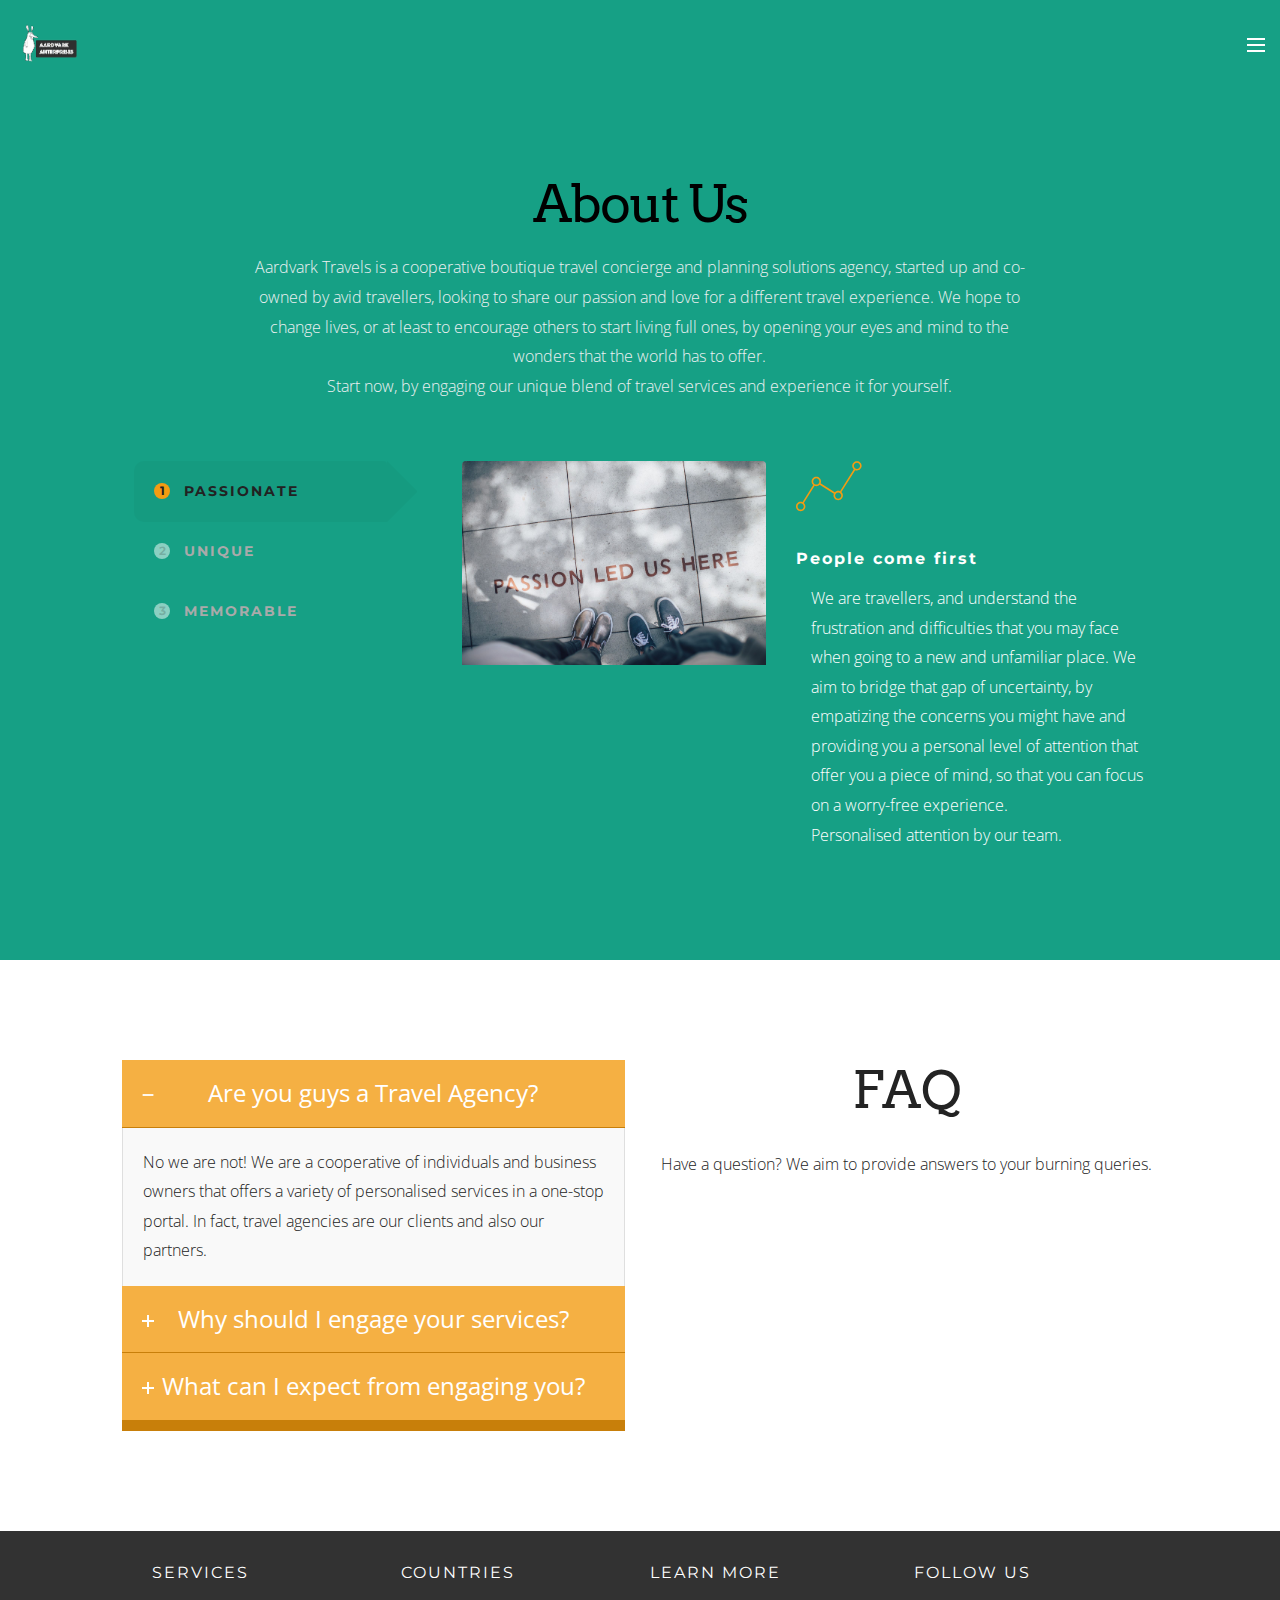
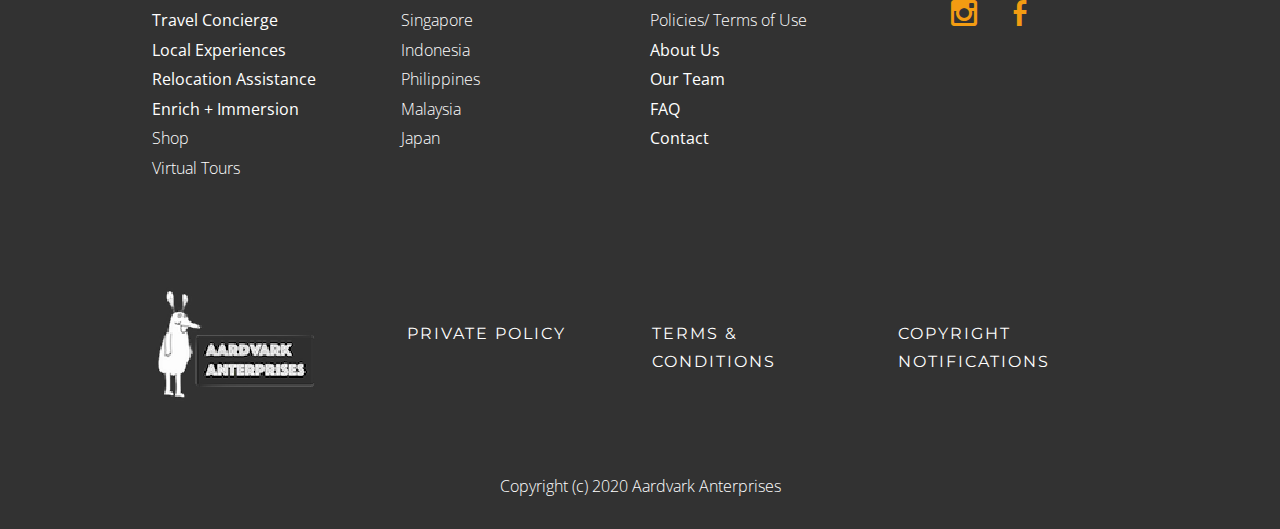
==== commit 4a9039fb: "2020 first update" ====
--- a/about.html
+++ b/about.html
@@ -1,20 +1,21 @@
 <!DOCTYPE html>
-<html>
+<html  >
 <head>
-  <!-- Site made with Mobirise Website Builder v3.12.1, https://mobirise.com -->
+  <!-- Site made with Mobirise Website Builder v4.10.8, https://mobirise.com -->
   <meta charset="UTF-8">
   <meta http-equiv="X-UA-Compatible" content="IE=edge">
-  <meta name="generator" content="Mobirise v3.12.1, mobirise.com">
-  <meta name="viewport" content="width=device-width, initial-scale=1">
+  <meta name="generator" content="Mobirise v4.10.8, mobirise.com">
+  <meta name="viewport" content="width=device-width, initial-scale=1, minimum-scale=1">
   <link rel="shortcut icon" href="assets/images/aardvark-anterprises-logo-banner-320x180-181x128.png" type="image/x-icon">
   <meta name="description" content="">
+  
   <title>About</title>
-  <link rel="stylesheet" href="https://fonts.googleapis.com/css?family=Arvo:400,400i,700,700i">
+  <link rel="stylesheet" href="assets/et-line-font-plugin/style.css">
+  <link rel="stylesheet" href="assets/web/assets/mobirise-icons/mobirise-icons.css">
   <link rel="stylesheet" href="https://fonts.googleapis.com/css?family=Montserrat:400,700">
   <link rel="stylesheet" href="https://fonts.googleapis.com/css?family=Open+Sans:400,400i,700,700i">
-  <link rel="stylesheet" href="assets/et-line-font-plugin/style.css">
   <link rel="stylesheet" href="assets/bootstrap-material-design-font/css/material.css">
-  <link rel="stylesheet" href="assets/web/assets/mobirise-icons/mobirise-icons.css">
+  <link rel="stylesheet" href="https://fonts.googleapis.com/css?family=Arvo:400,400i,700,700i">
   <link rel="stylesheet" href="assets/tether/tether.min.css">
   <link rel="stylesheet" href="assets/bootstrap/css/bootstrap.min.css">
   <link rel="stylesheet" href="assets/socicon/css/socicon.min.css">
@@ -28,9 +29,9 @@
   
 </head>
 <body>
-<section class="menu1" id="menu-i">
-
-    <nav class="navbar navbar-dropdown bg-color transparent navbar-fixed-top">
+  <section class="menu1" id="menu-i" data-rv-view="62">
+
+    <nav class="navbar navbar-dropdown transparent navbar-fixed-top bg-color">
         <div class="container-fluid">
 
             <div class="mbr-table">
@@ -61,7 +62,7 @@
 
 </section>
 
-<section class="mbr-section--bg-adapted mbr-section-full mbr-section--relative header9 mbr-after-navbar" id="header9-k" style="background-color: rgb(22, 160, 133);">
+<section class="mbr-section--bg-adapted mbr-section-full mbr-section--relative header9 mbr-after-navbar" id="header9-k" data-rv-view="64" style="background-color: rgb(22, 160, 133);">
     
     <div class="mbr-table-cell mbr-table-cell-vertical-middle elements-content position-relative">
         <div class="container-fluid">
@@ -70,7 +71,7 @@
 
                     <h1 class="mbr-section-title display-1"><br>About Us</h1>
 
-                    <p class="mbr-section-text lead header-text">Aardvark Travels is a boutique travel service, started up and co-owned by avid travellers, looking to share our passion and love for a different travel experience. We hope to change lives, or at least to encourage others to start living full ones, by opening your eyes and mind to the wonders that the world has to offer. <br>Start now, by engaging our unique blend of travel services and experience it for yourself.</p>
+                    <p class="mbr-section-text lead header-text">Aardvark Travels is a cooperative boutique travel concierge and planning solutions agency, started up and co-owned by avid travellers, looking to share our passion and love for a different travel experience. We hope to change lives, or at least to encourage others to start living full ones, by opening your eyes and mind to the wonders that the world has to offer. <br>Start now, by engaging our unique blend of travel services and experience it for yourself.</p>
 
                 </div>
             </div>
@@ -80,7 +81,7 @@
 
                     <div class="clearfix"></div>
                     
-                    <ul class="nav nav-tabs" role="tablist"><li class="nav-item" style="display: block;"><a class="nav-link active" role="tab" data-toggle="tab" href="#tab1header9-k" aria-expanded="false">Passionate</a></li><li class="nav-item" style="display: block;"><a class="nav-link" role="tab" data-toggle="tab" href="#tab2header9-k" aria-expanded="true">Unique</a></li><li class="nav-item" style="display: block;"><a class="nav-link" role="tab" data-toggle="tab" href="#tab3header9-k" aria-expanded="false">Memorable</a></li><li class="nav-item" style="display: none;"><a class="nav-link" role="tab" data-toggle="tab" href="#tab4header9-k">Awesome</a></li><li class="nav-item" style="display: none;"><a class="nav-link" role="tab" data-toggle="tab" href="#tab5header9-k">Amazing</a></li><li class="nav-item" style="display: none;"><a class="nav-link" role="tab" data-toggle="tab" href="#tab6header9-k">Beautiful</a></li></ul>
+                    <ul class="nav nav-tabs" role="tablist"><li class="nav-item" style="display: block;"><a class="nav-link active" role="tab" data-toggle="tab" href="#tab1header9-k" aria-expanded="false">Passionate</a></li><li class="nav-item" style="display: block;"><a class="nav-link" role="tab" data-toggle="tab" href="#tab2header9-k" aria-expanded="false">Unique</a></li><li class="nav-item" style="display: block;"><a class="nav-link" role="tab" data-toggle="tab" href="#tab3header9-k" aria-expanded="true">Memorable</a></li><li class="nav-item" style="display: none;"><a class="nav-link" role="tab" data-toggle="tab" href="#tab4header9-k">Awesome</a></li><li class="nav-item" style="display: none;"><a class="nav-link" role="tab" data-toggle="tab" href="#tab5header9-k">Amazing</a></li><li class="nav-item" style="display: none;"><a class="nav-link" role="tab" data-toggle="tab" href="#tab6header9-k">Beautiful</a></li></ul>
 
                 </div>
 
@@ -235,7 +236,7 @@
 
 </section>
 
-<section class="mbr-section accordion" id="accordion3-10" style="background-color: rgb(255, 255, 255); padding-top: 100px; padding-bottom: 100px;">
+<section class="mbr-section accordion" id="accordion3-10" data-rv-view="69" style="background-color: rgb(255, 255, 255); padding-top: 100px; padding-bottom: 100px;">
 
     
         <div class="container-fluid">
@@ -290,7 +291,7 @@
         </div>
 </section>
 
-<footer class="mbr-small-footer mbr-section mbr-section-nopadding footer1" id="footer3-j" style="background-color: rgb(50, 50, 50); padding-top: 1.75rem; padding-bottom: 1.75rem;">
+<footer class="mbr-small-footer mbr-section mbr-section-nopadding footer1" id="footer3-j" data-rv-view="67" style="background-color: rgb(50, 50, 50); padding-top: 1.75rem; padding-bottom: 1.75rem;">
     
     <div class="container-fluid">
     	<div class="row">
@@ -309,21 +310,21 @@
                         <p class="mbr-section-text lead">Singapore</p>
                         <p class="mbr-section-text lead">Indonesia</p>
                         <p class="mbr-section-text lead">Philippines</p>
-                        <p class="mbr-section-text lead"></p>
                         <p class="mbr-section-text lead">Malaysia</p>
+                        <p class="mbr-section-text lead">Japan</p>
                     </div>
                     <div class="col-xs-12 col-md-4 text-xs-center text-md-left">
                         <p class="mbr-section-subtitle display-3">Learn more</p>
-                        <p class="mbr-section-text lead">Support</p>
+                        <p class="mbr-section-text lead">Policies/ Terms of Use</p>
                         <p class="mbr-section-text lead"><a href="about.html">About Us</a></p>
                         <p class="mbr-section-text lead"><a href="index.html#team2-5">Our Team</a></p>
                         <p class="mbr-section-text lead"><a href="about.html#accordion3-10">FAQ</a></p>
-                        <p class="mbr-section-text lead"><a href="#bottom">Contact</a></p>
+                        <p class="mbr-section-text lead"><a href="index.html#form2-c">Contact</a></p>
                     </div>
     			</div>
     			<div class="col-xs-12 col-lg-3 text-xs-center text-lg-left">
     				<p class="mbr-section-subtitle display-3">follow us</p>
-    				<div class="mbr-section-btn"><a class="btn btn-icon" href="www.twitter.com"><span class="socicon socicon-twitter mbr-iconfont mbr-iconfont-btn"></span></a><a class="btn btn-icon" href="www.pinterest.com"><span class="socicon socicon-pinterest mbr-iconfont mbr-iconfont-btn"></span></a><a class="btn btn-icon" href="www.instagram.com"><span class="socicon socicon-instagram mbr-iconfont mbr-iconfont-btn"></span></a><a class="btn btn-icon" href="www.tacebook.com"><span class="socicon socicon-facebook mbr-iconfont mbr-iconfont-btn"></span></a></div>
+    				<div class="mbr-section-btn"><a class="btn btn-icon" href="www.twitter.com"></a><a class="btn btn-icon" href="www.pinterest.com"></a><a class="btn btn-icon" href="www.instagram.com"><span class="socicon socicon-instagram mbr-iconfont mbr-iconfont-btn"></span></a><a class="btn btn-icon" href="www.tacebook.com"><span class="socicon socicon-facebook mbr-iconfont mbr-iconfont-btn"></span></a></div>
     			</div>
     		</div>
     	</div>
@@ -347,7 +348,7 @@
         </div>
     </div>
     <div class="container margin-top-40">
-        <p class="text-xs-center mbr-section-text lead">Copyright (c) 2017 Aardvark Anterprises</p>
+        <p class="text-xs-center mbr-section-text lead">Copyright (c) 2020 Aardvark Anterprises</p>
     </div>
 </footer>
 
@@ -355,10 +356,10 @@
   <script src="assets/web/assets/jquery/jquery.min.js"></script>
   <script src="assets/tether/tether.min.js"></script>
   <script src="assets/bootstrap/js/bootstrap.min.js"></script>
-  <script src="assets/smooth-scroll/SmoothScroll.js"></script>
-  <script src="assets/viewportChecker/jquery.viewportchecker.js"></script>
+  <script src="assets/smooth-scroll/smooth-scroll.js"></script>
+  <script src="assets/viewport-checker/jquery.viewportchecker.js"></script>
   <script src="assets/dropdown/js/script.min.js"></script>
-  <script src="assets/touchSwipe/jquery.touchSwipe.min.js"></script>
+  <script src="assets/touch-swipe/jquery.touch-swipe.min.js"></script>
   <script src="assets/theme/js/script.js"></script>
   
   
--- a/assets/web/assets/mobirise-icons/mobirise-icons.css
+++ b/assets/web/assets/mobirise-icons/mobirise-icons.css
@@ -24,376 +24,453 @@
   -moz-osx-font-smoothing: grayscale;
 }
 
+.mbri-add-submenu:before {
+  content: "\e900";
+}
 .mbri-alert:before {
-  content: "\e900";
+  content: "\e901";
+}
+.mbri-align-center:before {
+  content: "\e902";
+}
+.mbri-align-justify:before {
+  content: "\e903";
+}
+.mbri-align-left:before {
+  content: "\e904";
+}
+.mbri-align-right:before {
+  content: "\e905";
 }
 .mbri-android:before {
-  content: "\e901";
+  content: "\e906";
 }
 .mbri-apple:before {
-  content: "\e902";
+  content: "\e907";
+}
+.mbri-arrow-down:before {
+  content: "\e908";
 }
 .mbri-arrow-next:before {
-  content: "\e903";
+  content: "\e909";
 }
 .mbri-arrow-prev:before {
-  content: "\e904";
+  content: "\e90a";
+}
+.mbri-arrow-up:before {
+  content: "\e90b";
+}
+.mbri-bold:before {
+  content: "\e90c";
 }
 .mbri-bookmark:before {
-  content: "\e905";
+  content: "\e90d";
 }
 .mbri-bootstrap:before {
-  content: "\e906";
+  content: "\e90e";
 }
 .mbri-briefcase:before {
-  content: "\e907";
+  content: "\e90f";
 }
 .mbri-browse:before {
-  content: "\e908";
+  content: "\e910";
+}
+.mbri-bulleted-list:before {
+  content: "\e911";
 }
 .mbri-calendar:before {
-  content: "\e909";
+  content: "\e912";
 }
 .mbri-camera:before {
-  content: "\e90a";
+  content: "\e913";
 }
 .mbri-cart-add:before {
-  content: "\e90b";
+  content: "\e914";
 }
 .mbri-cart-full:before {
-  content: "\e90c";
+  content: "\e915";
 }
 .mbri-cash:before {
-  content: "\e90d";
+  content: "\e916";
 }
 .mbri-change-style:before {
-  content: "\e90e";
+  content: "\e917";
 }
 .mbri-chat:before {
-  content: "\e90f";
+  content: "\e918";
 }
 .mbri-clock:before {
-  content: "\e910";
+  content: "\e919";
 }
 .mbri-close:before {
-  content: "\e911";
+  content: "\e91a";
 }
 .mbri-cloud:before {
-  content: "\e912";
+  content: "\e91b";
 }
 .mbri-code:before {
-  content: "\e913";
+  content: "\e91c";
 }
 .mbri-contact-form:before {
-  content: "\e914";
+  content: "\e91d";
 }
 .mbri-credit-card:before {
-  content: "\e915";
+  content: "\e91e";
 }
 .mbri-cursor-click:before {
-  content: "\e916";
+  content: "\e91f";
 }
 .mbri-cust-feedback:before {
-  content: "\e917";
+  content: "\e920";
 }
 .mbri-database:before {
-  content: "\e918";
+  content: "\e921";
 }
 .mbri-delivery:before {
-  content: "\e919";
+  content: "\e922";
 }
 .mbri-desktop:before {
-  content: "\e91a";
+  content: "\e923";
 }
 .mbri-devices:before {
-  content: "\e91b";
+  content: "\e924";
 }
 .mbri-down:before {
-  content: "\e91c";
+  content: "\e925";
 }
 .mbri-download:before {
+  content: "\e989";
+}
+.mbri-drag-n-drop:before {
+  content: "\e927";
+}
+.mbri-drag-n-drop2:before {
+  content: "\e928";
+}
+.mbri-edit:before {
+  content: "\e929";
+}
+.mbri-edit2:before {
+  content: "\e92a";
+}
+.mbri-error:before {
+  content: "\e92b";
+}
+.mbri-extension:before {
+  content: "\e92c";
+}
+.mbri-features:before {
+  content: "\e92d";
+}
+.mbri-file:before {
+  content: "\e92e";
+}
+.mbri-flag:before {
+  content: "\e92f";
+}
+.mbri-folder:before {
+  content: "\e930";
+}
+.mbri-gift:before {
+  content: "\e931";
+}
+.mbri-github:before {
+  content: "\e932";
+}
+.mbri-globe:before {
+  content: "\e933";
+}
+.mbri-globe-2:before {
+  content: "\e934";
+}
+.mbri-growing-chart:before {
+  content: "\e935";
+}
+.mbri-hearth:before {
+  content: "\e936";
+}
+.mbri-help:before {
+  content: "\e937";
+}
+.mbri-home:before {
+  content: "\e938";
+}
+.mbri-hot-cup:before {
+  content: "\e939";
+}
+.mbri-idea:before {
+  content: "\e93a";
+}
+.mbri-image-gallery:before {
+  content: "\e93b";
+}
+.mbri-image-slider:before {
+  content: "\e93c";
+}
+.mbri-info:before {
+  content: "\e93d";
+}
+.mbri-italic:before {
+  content: "\e93e";
+}
+.mbri-key:before {
+  content: "\e93f";
+}
+.mbri-laptop:before {
+  content: "\e940";
+}
+.mbri-layers:before {
+  content: "\e941";
+}
+.mbri-left-right:before {
+  content: "\e942";
+}
+.mbri-left:before {
+  content: "\e943";
+}
+.mbri-letter:before {
+  content: "\e944";
+}
+.mbri-like:before {
+  content: "\e945";
+}
+.mbri-link:before {
+  content: "\e946";
+}
+.mbri-lock:before {
+  content: "\e947";
+}
+.mbri-login:before {
+  content: "\e948";
+}
+.mbri-logout:before {
+  content: "\e949";
+}
+.mbri-magic-stick:before {
+  content: "\e94a";
+}
+.mbri-map-pin:before {
+  content: "\e94b";
+}
+.mbri-menu:before {
+  content: "\e94c";
+}
+.mbri-mobile:before {
+  content: "\e94d";
+}
+.mbri-mobile2:before {
+  content: "\e94e";
+}
+.mbri-mobirise:before {
+  content: "\e94f";
+}
+.mbri-more-horizontal:before {
+  content: "\e950";
+}
+.mbri-more-vertical:before {
+  content: "\e951";
+}
+.mbri-music:before {
+  content: "\e952";
+}
+.mbri-new-file:before {
+  content: "\e953";
+}
+.mbri-numbered-list:before {
+  content: "\e954";
+}
+.mbri-opened-folder:before {
+  content: "\e955";
+}
+.mbri-pages:before {
+  content: "\e956";
+}
+.mbri-paper-plane:before {
+  content: "\e957";
+}
+.mbri-paperclip:before {
+  content: "\e958";
+}
+.mbri-photo:before {
+  content: "\e959";
+}
+.mbri-photos:before {
+  content: "\e95a";
+}
+.mbri-pin:before {
+  content: "\e95b";
+}
+.mbri-play:before {
+  content: "\e95c";
+}
+.mbri-plus:before {
+  content: "\e95d";
+}
+.mbri-preview:before {
+  content: "\e95e";
+}
+.mbri-print:before {
+  content: "\e95f";
+}
+.mbri-protect:before {
+  content: "\e960";
+}
+.mbri-question:before {
+  content: "\e961";
+}
+.mbri-quote-left:before {
+  content: "\e962";
+}
+.mbri-quote-right:before {
+  content: "\e963";
+}
+.mbri-refresh:before {
+  content: "\e964";
+}
+.mbri-responsive:before {
+  content: "\e965";
+}
+.mbri-right:before {
+  content: "\e966";
+}
+.mbri-rocket:before {
+  content: "\e967";
+}
+.mbri-sad-face:before {
+  content: "\e968";
+}
+.mbri-sale:before {
+  content: "\e969";
+}
+.mbri-save:before {
+  content: "\e96a";
+}
+.mbri-search:before {
+  content: "\e96b";
+}
+.mbri-setting:before {
+  content: "\e96c";
+}
+.mbri-setting2:before {
+  content: "\e96d";
+}
+.mbri-setting3:before {
+  content: "\e96e";
+}
+.mbri-share:before {
+  content: "\e96f";
+}
+.mbri-shopping-bag:before {
+  content: "\e970";
+}
+.mbri-shopping-basket:before {
+  content: "\e971";
+}
+.mbri-shopping-cart:before {
   content: "\e972";
 }
-.mbri-drag-n-drop:before {
-  content: "\e91e";
-}
-.mbri-edit:before {
-  content: "\e91f";
-}
-.mbri-edit2:before {
-  content: "\e920";
-}
-.mbri-error:before {
-  content: "\e921";
-}
-.mbri-extension:before {
-  content: "\e922";
-}
-.mbri-features:before {
-  content: "\e923";
-}
-.mbri-file:before {
-  content: "\e924";
-}
-.mbri-flag:before {
-  content: "\e925";
-}
-.mbri-folder:before {
-  content: "\e926";
-}
-.mbri-gift:before {
-  content: "\e927";
-}
-.mbri-globe:before {
-  content: "\e928";
-}
-.mbri-globe-2:before {
-  content: "\e929";
-}
-.mbri-growing-chart:before {
-  content: "\e92a";
-}
-.mbri-hearth:before {
-  content: "\e92b";
-}
-.mbri-help:before {
-  content: "\e92c";
-}
-.mbri-home:before {
-  content: "\e92d";
-}
-.mbri-hot-cup:before {
-  content: "\e92e";
-}
-.mbri-idea:before {
-  content: "\e92f";
-}
-.mbri-image-gallery:before {
-  content: "\e930";
-}
-.mbri-image-slider:before {
-  content: "\e931";
-}
-.mbri-info:before {
-  content: "\e932";
-}
-.mbri-key:before {
-  content: "\e933";
-}
-.mbri-laptop:before {
-  content: "\e934";
-}
-.mbri-layers:before {
-  content: "\e935";
-}
-.mbri-left:before {
-  content: "\e936";
-}
-.mbri-letter:before {
-  content: "\e937";
-}
-.mbri-like:before {
-  content: "\e938";
-}
-.mbri-link:before {
-  content: "\e939";
-}
-.mbri-lock:before {
-  content: "\e93a";
-}
-.mbri-login:before {
-  content: "\e93b";
-}
-.mbri-logout:before {
-  content: "\e93c";
-}
-.mbri-magic-stick:before {
-  content: "\e93d";
-}
-.mbri-map-pin:before {
-  content: "\e93e";
-}
-.mbri-menu:before {
-  content: "\e93f";
-}
-.mbri-mobile:before {
-  content: "\e940";
-}
-.mbri-mobile2:before {
-  content: "\e941";
-}
-.mbri-mobirise:before {
-  content: "\e942";
-}
-.mbri-music:before {
-  content: "\e943";
-}
-.mbri-new-file:before {
-  content: "\e944";
-}
-.mbri-opened-folder:before {
-  content: "\e945";
-}
-.mbri-pages:before {
-  content: "\e946";
-}
-.mbri-paper-plane:before {
-  content: "\e947";
-}
-.mbri-paperclip:before {
-  content: "\e948";
-}
-.mbri-photo:before {
-  content: "\e949";
-}
-.mbri-photos:before {
-  content: "\e94a";
-}
-.mbri-pin:before {
-  content: "\e94b";
-}
-.mbri-play:before {
-  content: "\e94c";
-}
-.mbri-plus:before {
-  content: "\e94d";
-}
-.mbri-preview:before {
-  content: "\e94e";
-}
-.mbri-print:before {
-  content: "\e94f";
-}
-.mbri-protect:before {
-  content: "\e950";
-}
-.mbri-question:before {
-  content: "\e951";
-}
-.mbri-quote:before {
-  content: "\e952";
-}
-.mbri-refresh:before {
-  content: "\e953";
-}
-.mbri-responsive:before {
-  content: "\e954";
-}
-.mbri-right:before {
-  content: "\e955";
-}
-.mbri-rocket:before {
-  content: "\e956";
-}
-.mbri-sad-face:before {
-  content: "\e957";
-}
-.mbri-sale:before {
-  content: "\e958";
-}
-.mbri-save:before {
-  content: "\e959";
-}
-.mbri-search:before {
-  content: "\e95a";
-}
-.mbri-setting:before {
-  content: "\e95b";
-}
-.mbri-setting2:before {
-  content: "\e95c";
-}
-.mbri-setting3:before {
-  content: "\e95d";
-}
-.mbri-share:before {
-  content: "\e95e";
-}
-.mbri-shopping-bag:before {
-  content: "\e95f";
-}
-.mbri-shopping-basket:before {
-  content: "\e960";
-}
-.mbri-shopping-cart:before {
-  content: "\e961";
-}
 .mbri-sites:before {
-  content: "\e962";
+  content: "\e973";
 }
 .mbri-smile-face:before {
-  content: "\e963";
+  content: "\e974";
 }
 .mbri-speed:before {
-  content: "\e964";
+  content: "\e975";
 }
 .mbri-star:before {
-  content: "\e965";
+  content: "\e976";
 }
 .mbri-success:before {
-  content: "\e966";
+  content: "\e977";
 }
 .mbri-sun:before {
-  content: "\e967";
+  content: "\e978";
+}
+.mbri-sun2:before {
+  content: "\e979";
 }
 .mbri-tablet:before {
-  content: "\e968";
+  content: "\e97a";
+}
+.mbri-tablet-vertical:before {
+  content: "\e97b";
 }
 .mbri-target:before {
-  content: "\e969";
+  content: "\e97c";
 }
 .mbri-timer:before {
-  content: "\e96a";
+  content: "\e97d";
 }
 .mbri-to-ftp:before {
-  content: "\e96b";
+  content: "\e97e";
 }
 .mbri-to-local-drive:before {
-  content: "\e96c";
+  content: "\e97f";
 }
 .mbri-touch-swipe:before {
-  content: "\e96d";
+  content: "\e980";
 }
 .mbri-touch:before {
-  content: "\e96e";
+  content: "\e981";
 }
 .mbri-trash:before {
-  content: "\e96f";
+  content: "\e982";
+}
+.mbri-underline:before {
+  content: "\e983";
+}
+.mbri-unlink:before {
+  content: "\e984";
 }
 .mbri-unlock:before {
-  content: "\e970";
+  content: "\e985";
+}
+.mbri-up-down:before {
+  content: "\e986";
 }
 .mbri-up:before {
-  content: "\e971";
+  content: "\e987";
+}
+.mbri-update:before {
+  content: "\e988";
 }
 .mbri-upload:before {
-  content: "\e91d";
+ content: "\e926"; 
 }
 .mbri-user:before {
-  content: "\e973";
+  content: "\e98a";
 }
 .mbri-user2:before {
-  content: "\e974";
+  content: "\e98b";
 }
 .mbri-users:before {
-  content: "\e975";
+  content: "\e98c";
 }
 .mbri-video:before {
-  content: "\e976";
+  content: "\e98d";
 }
 .mbri-video-play:before {
-  content: "\e977";
+  content: "\e98e";
 }
 .mbri-watch:before {
-  content: "\e978";
+  content: "\e98f";
 }
 .mbri-website-theme:before {
-  content: "\e979";
+  content: "\e990";
 }
 .mbri-wifi:before {
-  content: "\e97a";
+  content: "\e991";
 }
 .mbri-windows:before {
-  content: "\e97b";
-}
-
+  content: "\e992";
+}
+.mbri-zoom-out:before {
+  content: "\e993";
+}
+.mbri-redo:before {
+  content: "\e994";
+}
+.mbri-undo:before {
+  content: "\e995";
+}
--- a/assets/mobirise/css/mbr-additional.css
+++ b/assets/mobirise/css/mbr-additional.css
@@ -514,7 +514,7 @@
   color: #f39c12;
 }
 .scrollToTop_wraper {
-  opacity: 0 !important;
+  display: none;
 }
 /*colorM*/
 /*nav-tabs*/
@@ -1186,9 +1186,6 @@
 #form5-v .mbr-section-subtitle {
   text-transform: uppercase;
 }
-#form5-v .form-control-label {
-  color: undefined;
-}
 #menu-w .hide-buttons .nav-btn {
   display: none !important;
 }
